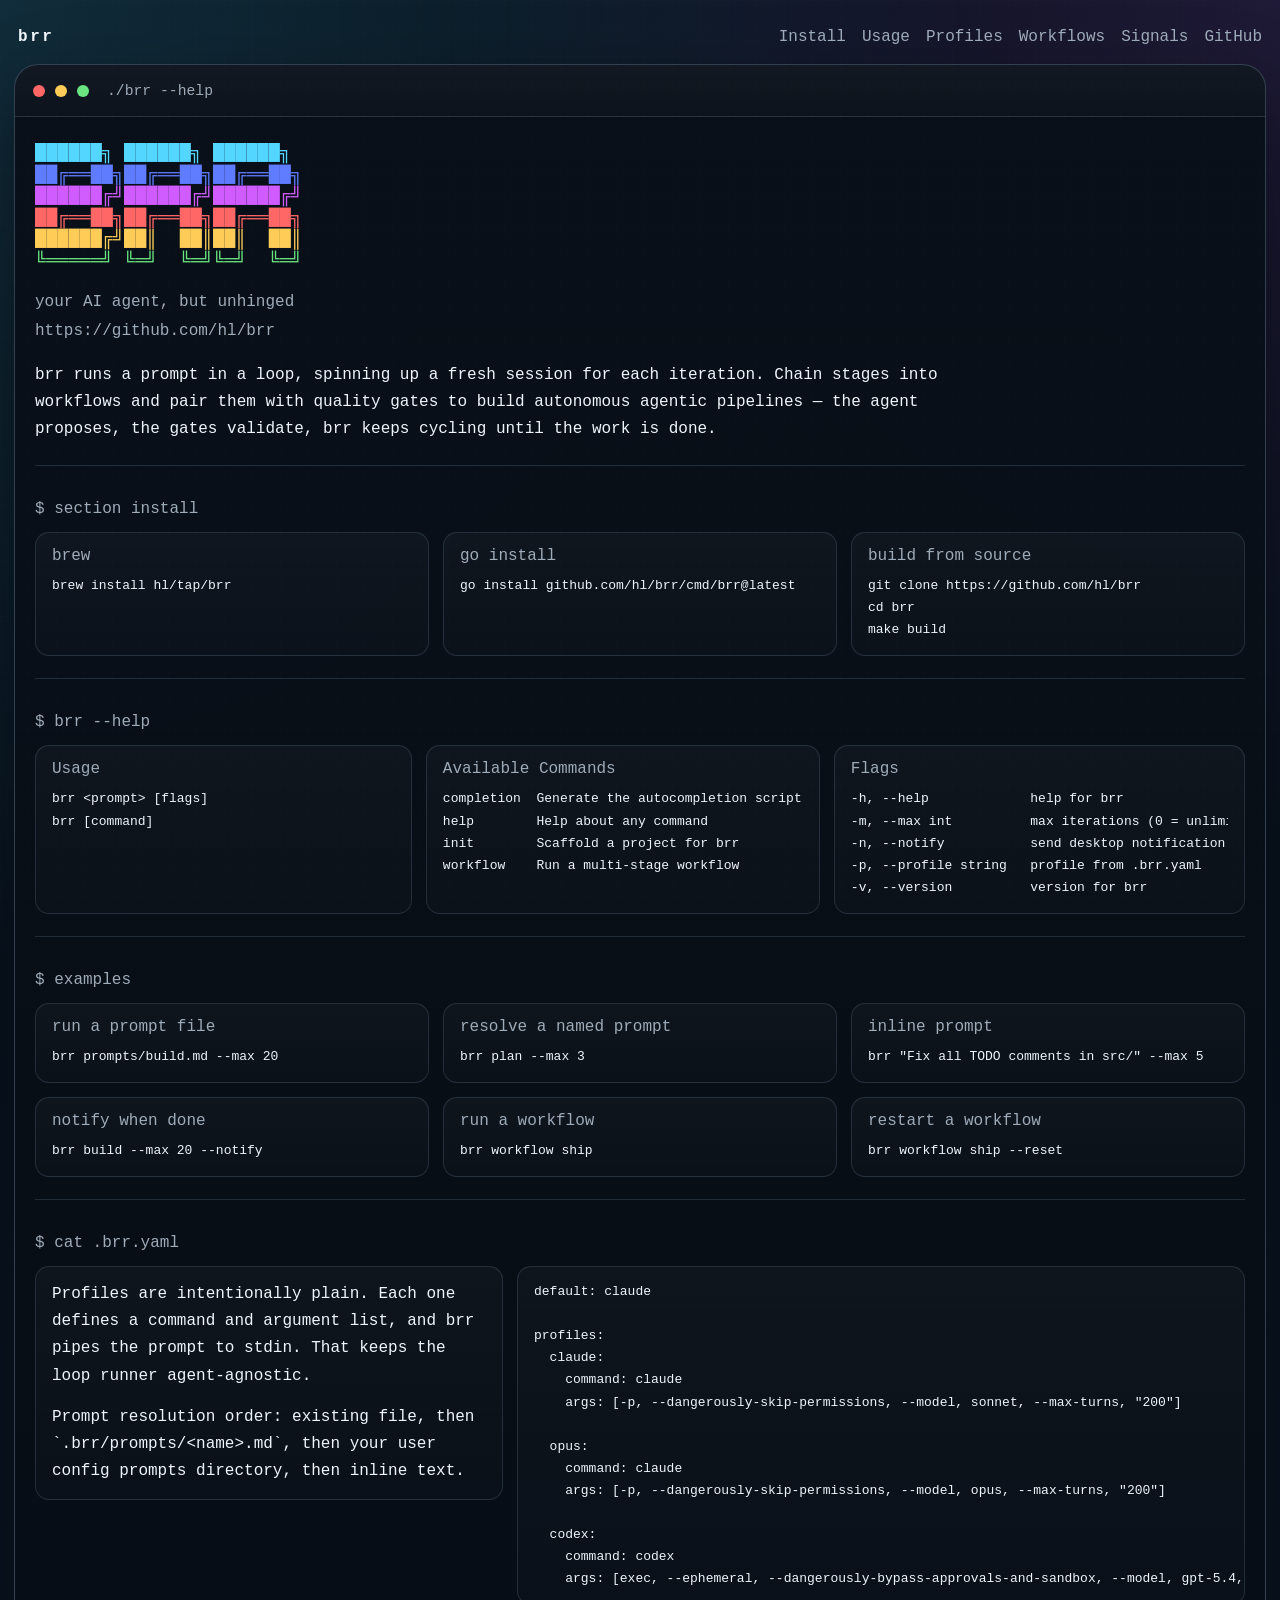
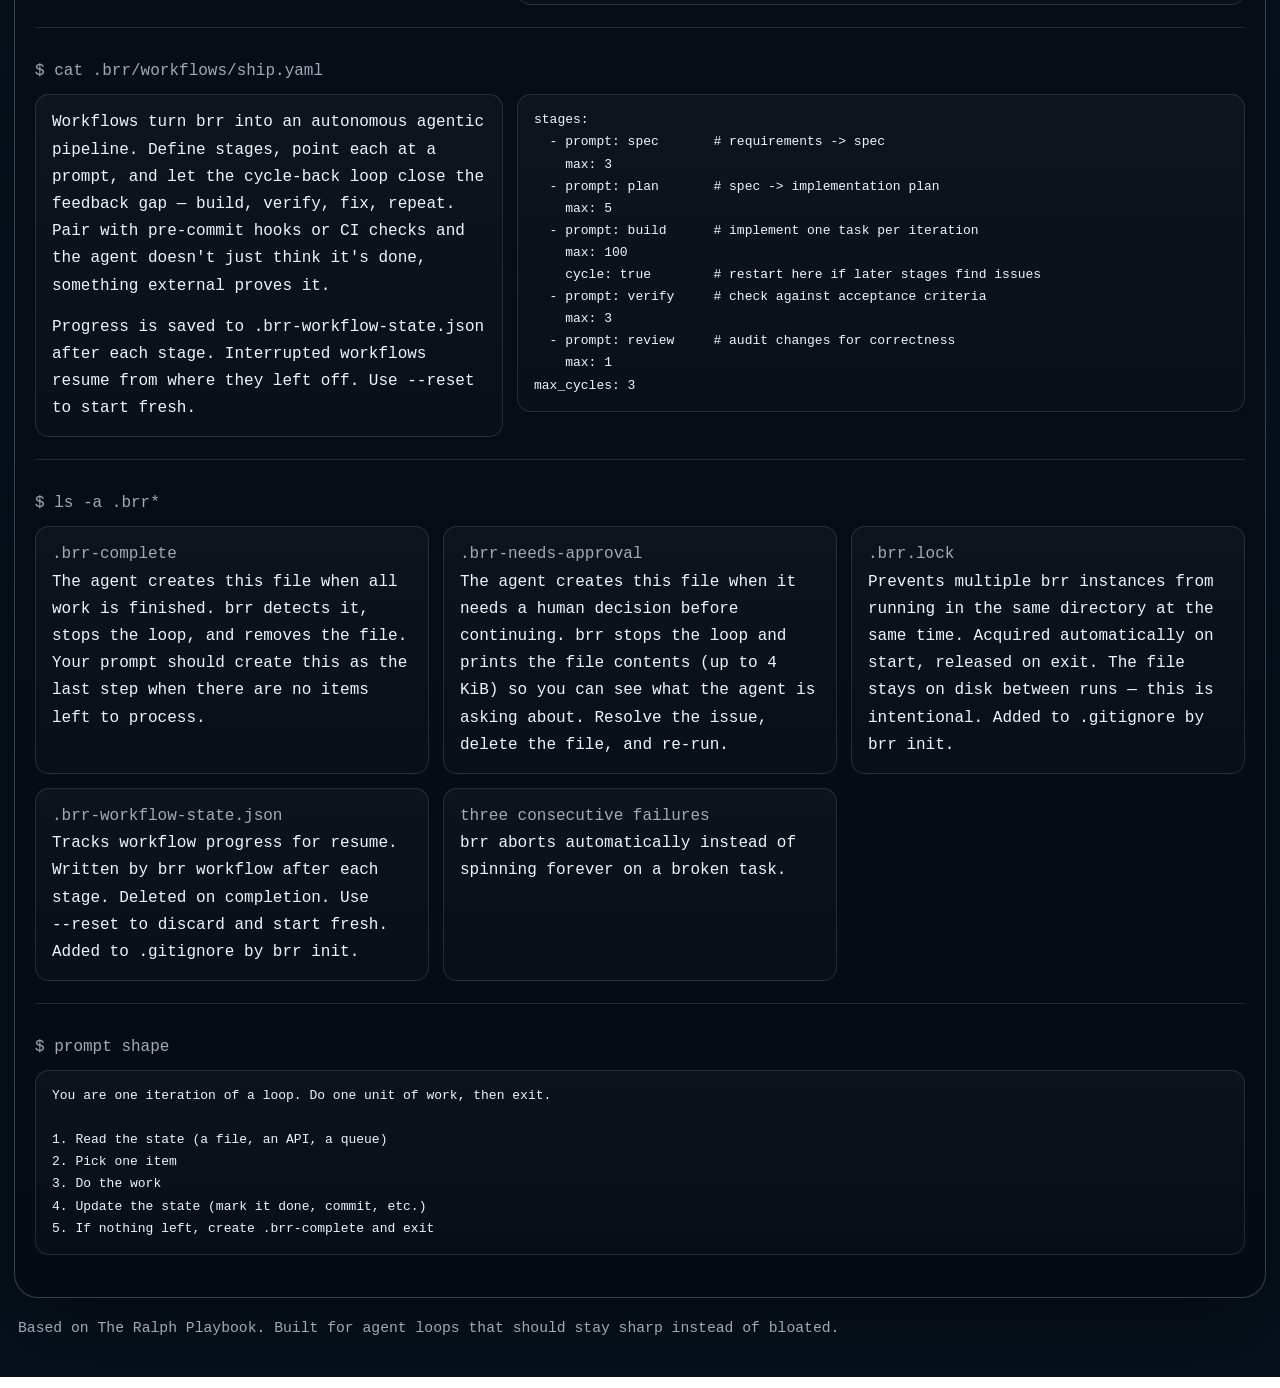
==== docs/index.html @ 17fe3790 "docs(site): sharpen landing page copy around agentic workflows Co-Authored-By: Claude Opus 4.6 (1M c" ====
<!doctype html>
<html lang="en">
  <head>
    <meta charset="utf-8">
    <meta name="viewport" content="width=device-width, initial-scale=1">
    <title>brr | Your AI agent, but unhinged.</title>
    <meta
      name="description"
      content="brr runs AI agent prompts in a loop with fresh sessions. Chain stages into workflows, pair with quality gates, and build autonomous agentic pipelines. Works with Claude, Codex, or any CLI."
    >
    <link rel="stylesheet" href="./styles.css">
  </head>
  <body>
    <div class="page-shell">
      <header class="topbar" id="top">
        <a class="wordmark" href="#top">brr</a>
        <nav class="nav-links" aria-label="Primary">
          <a href="#install">Install</a>
          <a href="#usage">Usage</a>
          <a href="#profiles">Profiles</a>
          <a href="#workflows">Workflows</a>
          <a href="#signals">Signals</a>
          <a href="https://github.com/hl/brr">GitHub</a>
        </nav>
      </header>

      <main class="terminal-shell">
        <div class="terminal-bar" aria-hidden="true">
          <span class="dot dot-red"></span>
          <span class="dot dot-yellow"></span>
          <span class="dot dot-green"></span>
          <span class="terminal-label">./brr --help</span>
        </div>

        <div class="terminal-body">
          <section class="terminal-block banner-block">
            <pre class="ascii-art" aria-label="brr banner"><span class="cyan">██████╗ ██████╗ ██████╗</span>
<span class="blue">██╔══██╗██╔══██╗██╔══██╗</span>
<span class="magenta">██████╔╝██████╔╝██████╔╝</span>
<span class="red">██╔══██╗██╔══██╗██╔══██╗</span>
<span class="yellow">██████╔╝██║  ██║██║  ██║</span>
<span class="green">╚═════╝ ╚═╝  ╚═╝╚═╝  ╚═╝</span></pre>
            <p class="tagline">your AI agent, but unhinged</p>
            <p class="repo-link"><a href="https://github.com/hl/brr">https://github.com/hl/brr</a></p>
            <p class="lead">
              brr runs a prompt in a loop, spinning up a fresh session for each iteration. Chain stages
              into workflows and pair them with quality gates to build autonomous agentic pipelines —
              the agent proposes, the gates validate, brr keeps cycling until the work is done.
            </p>
          </section>

          <section class="terminal-block" id="install">
            <p class="section-kicker">$ section install</p>
            <div class="inline-grid inline-grid-3">
              <div class="inline-card">
                <p class="label">brew</p>
                <pre><code>brew install hl/tap/brr</code></pre>
              </div>
              <div class="inline-card">
                <p class="label">go install</p>
                <pre><code>go install github.com/hl/brr/cmd/brr@latest</code></pre>
              </div>
              <div class="inline-card">
                <p class="label">build from source</p>
                <pre><code>git clone https://github.com/hl/brr
cd brr
make build</code></pre>
              </div>
            </div>
          </section>

          <section class="terminal-block" id="usage">
            <p class="section-kicker">$ brr --help</p>
            <div class="help-columns">
              <div class="help-panel">
                <p class="heading">Usage</p>
                <pre><code>brr &lt;prompt&gt; [flags]
brr [command]</code></pre>
              </div>
              <div class="help-panel">
                <p class="heading">Available Commands</p>
                <pre><code>completion  Generate the autocompletion script
help        Help about any command
init        Scaffold a project for brr
workflow    Run a multi-stage workflow</code></pre>
              </div>
              <div class="help-panel">
                <p class="heading">Flags</p>
                <pre><code>-h, --help             help for brr
-m, --max int          max iterations (0 = unlimited)
-n, --notify           send desktop notification on stop
-p, --profile string   profile from .brr.yaml
-v, --version          version for brr</code></pre>
              </div>
            </div>
          </section>

          <section class="terminal-block">
            <p class="section-kicker">$ examples</p>
            <div class="inline-grid inline-grid-3">
              <div class="inline-card">
                <p class="label">run a prompt file</p>
                <pre><code>brr prompts/build.md --max 20</code></pre>
              </div>
              <div class="inline-card">
                <p class="label">resolve a named prompt</p>
                <pre><code>brr plan --max 3</code></pre>
              </div>
              <div class="inline-card">
                <p class="label">inline prompt</p>
                <pre><code>brr "Fix all TODO comments in src/" --max 5</code></pre>
              </div>
              <div class="inline-card">
                <p class="label">notify when done</p>
                <pre><code>brr build --max 20 --notify</code></pre>
              </div>
              <div class="inline-card">
                <p class="label">run a workflow</p>
                <pre><code>brr workflow ship</code></pre>
              </div>
              <div class="inline-card">
                <p class="label">restart a workflow</p>
                <pre><code>brr workflow ship --reset</code></pre>
              </div>
            </div>
          </section>

          <section class="terminal-block" id="profiles">
            <p class="section-kicker">$ cat .brr.yaml</p>
            <div class="config-layout">
              <div class="copy-block">
                <p>
                  Profiles are intentionally plain. Each one defines a command and argument list, and brr pipes
                  the prompt to stdin. That keeps the loop runner agent-agnostic.
                </p>
                <p>
                  Prompt resolution order: existing file, then `.brr/prompts/&lt;name&gt;.md`, then your user config
                  prompts directory, then inline text.
                </p>
              </div>
              <pre class="config-block"><code>default: claude

profiles:
  claude:
    command: claude
    args: [-p, --dangerously-skip-permissions, --model, sonnet, --max-turns, "200"]

  opus:
    command: claude
    args: [-p, --dangerously-skip-permissions, --model, opus, --max-turns, "200"]

  codex:
    command: codex
    args: [exec, --ephemeral, --dangerously-bypass-approvals-and-sandbox, --model, gpt-5.4, -]</code></pre>
            </div>
          </section>

          <section class="terminal-block" id="workflows">
            <p class="section-kicker">$ cat .brr/workflows/ship.yaml</p>
            <div class="config-layout">
              <div class="copy-block">
                <p>
                  Workflows turn brr into an autonomous agentic pipeline. Define stages, point each
                  at a prompt, and let the cycle-back loop close the feedback gap — build, verify,
                  fix, repeat. Pair with pre-commit hooks or CI checks and the agent doesn't just
                  think it's done, something external proves it.
                </p>
                <p>
                  Progress is saved to <code>.brr-workflow-state.json</code> after each stage.
                  Interrupted workflows resume from where they left off. Use <code>--reset</code>
                  to start fresh.
                </p>
              </div>
              <pre class="config-block"><code>stages:
  - prompt: spec       # requirements -> spec
    max: 3
  - prompt: plan       # spec -> implementation plan
    max: 5
  - prompt: build      # implement one task per iteration
    max: 100
    cycle: true        # restart here if later stages find issues
  - prompt: verify     # check against acceptance criteria
    max: 3
  - prompt: review     # audit changes for correctness
    max: 1
max_cycles: 3</code></pre>
            </div>
          </section>

          <section class="terminal-block" id="signals">
            <p class="section-kicker">$ ls -a .brr*</p>
            <div class="signal-list">
              <div class="signal-item">
                <p class="signal-name">.brr-complete</p>
                <p>
                  The agent creates this file when all work is finished. brr detects it, stops
                  the loop, and removes the file. Your prompt should create this as the last step
                  when there are no items left to process.
                </p>
              </div>
              <div class="signal-item">
                <p class="signal-name">.brr-needs-approval</p>
                <p>
                  The agent creates this file when it needs a human decision before continuing.
                  brr stops the loop and prints the file contents (up to 4 KiB) so you can see
                  what the agent is asking about. Resolve the issue, delete the file, and re-run.
                </p>
              </div>
              <div class="signal-item">
                <p class="signal-name">.brr.lock</p>
                <p>
                  Prevents multiple brr instances from running in the same directory at the same
                  time. Acquired automatically on start, released on exit. The file stays on disk
                  between runs — this is intentional. Added to .gitignore by <code>brr init</code>.
                </p>
              </div>
              <div class="signal-item">
                <p class="signal-name">.brr-workflow-state.json</p>
                <p>
                  Tracks workflow progress for resume. Written by <code>brr workflow</code> after
                  each stage. Deleted on completion. Use <code>--reset</code> to discard and start
                  fresh. Added to .gitignore by <code>brr init</code>.
                </p>
              </div>
              <div class="signal-item">
                <p class="signal-name">three consecutive failures</p>
                <p>brr aborts automatically instead of spinning forever on a broken task.</p>
              </div>
            </div>
          </section>

          <section class="terminal-block">
            <p class="section-kicker">$ prompt shape</p>
            <pre class="prompt-block"><code>You are one iteration of a loop. Do one unit of work, then exit.

1. Read the state (a file, an API, a queue)
2. Pick one item
3. Do the work
4. Update the state (mark it done, commit, etc.)
5. If nothing left, create .brr-complete and exit</code></pre>
          </section>
        </div>
      </main>

      <footer class="footer">
        <p>Based on The Ralph Playbook. Built for agent loops that should stay sharp instead of bloated.</p>
      </footer>
    </div>
  </body>
</html>
---- docs/styles.css ----
:root {
  --bg: #07111c;
  --bg-2: #0c1623;
  --panel: rgba(8, 14, 22, 0.92);
  --panel-2: rgba(11, 19, 29, 0.96);
  --line: rgba(132, 162, 191, 0.2);
  --line-strong: rgba(132, 162, 191, 0.34);
  --text: #eff5fb;
  --muted: #9eabb8;
  --cyan: #53d6ff;
  --blue: #5f7cff;
  --magenta: #d05cff;
  --red: #ff6767;
  --yellow: #ffcd57;
  --green: #6ae581;
  --orange: #ff9b43;
  --shadow: 0 30px 80px rgba(0, 0, 0, 0.4);
  --mono: "SFMono-Regular", "JetBrains Mono", "Cascadia Code", "Menlo", monospace;
}

* {
  box-sizing: border-box;
}

html {
  scroll-behavior: smooth;
}

body {
  margin: 0;
  min-height: 100vh;
  color: var(--text);
  font-family: var(--mono);
  background:
    radial-gradient(circle at top left, rgba(83, 214, 255, 0.14), transparent 30%),
    radial-gradient(circle at top right, rgba(208, 92, 255, 0.12), transparent 26%),
    linear-gradient(180deg, #06101a 0%, #09131f 48%, #07111c 100%);
}

body::before {
  content: "";
  position: fixed;
  inset: 0;
  pointer-events: none;
  background-image:
    linear-gradient(rgba(255, 255, 255, 0.03) 1px, transparent 1px),
    linear-gradient(90deg, rgba(255, 255, 255, 0.03) 1px, transparent 1px);
  background-size: 28px 28px;
  opacity: 0.34;
}

a {
  color: inherit;
}

.page-shell {
  width: min(1440px, calc(100% - 28px));
  margin: 0 auto;
  padding: 18px 0 36px;
}

.topbar {
  display: flex;
  align-items: center;
  justify-content: space-between;
  gap: 18px;
  padding: 10px 4px 18px;
}

.wordmark {
  color: var(--text);
  text-decoration: none;
  text-transform: lowercase;
  letter-spacing: 0.16em;
  font-weight: 700;
}

.nav-links {
  display: flex;
  flex-wrap: wrap;
  gap: 16px;
}

.nav-links a,
.repo-link a {
  color: var(--muted);
  text-decoration: none;
}

.nav-links a:hover,
.nav-links a:focus-visible,
.repo-link a:hover,
.repo-link a:focus-visible {
  color: var(--text);
}

.terminal-shell {
  width: 100%;
  border: 1px solid var(--line-strong);
  border-radius: 24px;
  overflow: hidden;
  background: linear-gradient(180deg, rgba(9, 16, 25, 0.98), rgba(6, 12, 19, 0.96));
  box-shadow: var(--shadow);
}

.terminal-bar {
  display: flex;
  align-items: center;
  gap: 10px;
  min-height: 52px;
  padding: 0 18px;
  border-bottom: 1px solid var(--line);
  background: linear-gradient(180deg, rgba(255, 255, 255, 0.04), rgba(255, 255, 255, 0.01));
}

.dot {
  width: 12px;
  height: 12px;
  border-radius: 50%;
}

.dot-red {
  background: var(--red);
}

.dot-yellow {
  background: var(--yellow);
}

.dot-green {
  background: var(--green);
}

.terminal-label {
  margin-left: 8px;
  color: var(--muted);
  font-size: 0.92rem;
}

.terminal-body {
  padding: 20px;
}

.terminal-block {
  padding: 18px 0 22px;
  border-bottom: 1px solid var(--line);
}

.terminal-block:last-child {
  border-bottom: 0;
}

.banner-block {
  padding-top: 6px;
}

.ascii-art,
.terminal-body pre {
  margin: 0;
  overflow-x: auto;
}

.ascii-art {
  display: inline-block;
  padding: 0;
  font-size: clamp(0.75rem, 1.45vw, 1.22rem);
  line-height: 1.16;
}

.cyan {
  color: var(--cyan);
}

.blue {
  color: var(--blue);
}

.magenta {
  color: var(--magenta);
}

.red {
  color: var(--red);
}

.yellow {
  color: var(--yellow);
}

.green {
  color: var(--green);
}

.tagline,
.repo-link,
.lead,
.copy-block p,
.signal-item p,
.footer p {
  margin: 0;
  line-height: 1.7;
}

.tagline,
.repo-link,
.section-kicker,
.label,
.heading,
.signal-name {
  color: var(--muted);
}

.tagline {
  margin-top: 12px;
}

.repo-link {
  margin-top: 2px;
}

.lead {
  max-width: 96ch;
  margin-top: 16px;
}

.section-kicker {
  margin-bottom: 14px;
}

.inline-grid,
.help-columns,
.config-layout,
.signal-list {
  display: grid;
  gap: 14px;
}

.inline-grid-3 {
  grid-template-columns: repeat(3, minmax(0, 1fr));
}

.inline-grid-2 {
  grid-template-columns: repeat(2, minmax(0, 1fr));
}

.inline-card,
.help-panel,
.config-block,
.copy-block,
.signal-item,
.prompt-block {
  min-width: 0;
  padding: 14px 16px;
  border: 1px solid var(--line);
  border-radius: 14px;
  background: linear-gradient(180deg, rgba(255, 255, 255, 0.03), rgba(255, 255, 255, 0.015));
}

.label,
.heading,
.signal-name {
  margin: 0 0 10px;
}

.help-columns {
  grid-template-columns: 1.1fr 1.15fr 1.2fr;
}

.config-layout {
  grid-template-columns: minmax(280px, 0.9fr) minmax(0, 1.4fr);
  align-items: start;
}

.copy-block {
  display: grid;
  gap: 14px;
}

.signal-list {
  grid-template-columns: repeat(3, minmax(0, 1fr));
}

.footer {
  padding: 18px 4px 0;
  color: var(--muted);
  font-size: 0.92rem;
}

code {
  font-family: inherit;
  white-space: pre;
  line-height: 1.7;
}

@media (max-width: 1100px) {
  .inline-grid-3,
  .help-columns,
  .signal-list,
  .config-layout {
    grid-template-columns: 1fr;
  }
}

@media (max-width: 760px) {
  .page-shell {
    width: min(100% - 16px, 1440px);
    padding-top: 10px;
  }

  .topbar {
    flex-direction: column;
    align-items: flex-start;
    padding-bottom: 14px;
  }

  .terminal-body {
    padding: 14px;
  }

  .inline-grid-2 {
    grid-template-columns: 1fr;
  }

  .terminal-bar {
    min-height: 46px;
    padding: 0 14px;
  }

  .inline-card,
  .help-panel,
  .config-block,
  .copy-block,
  .signal-item,
  .prompt-block {
    padding: 12px;
  }
}

@media (prefers-reduced-motion: reduce) {
  html {
    scroll-behavior: auto;
  }
}
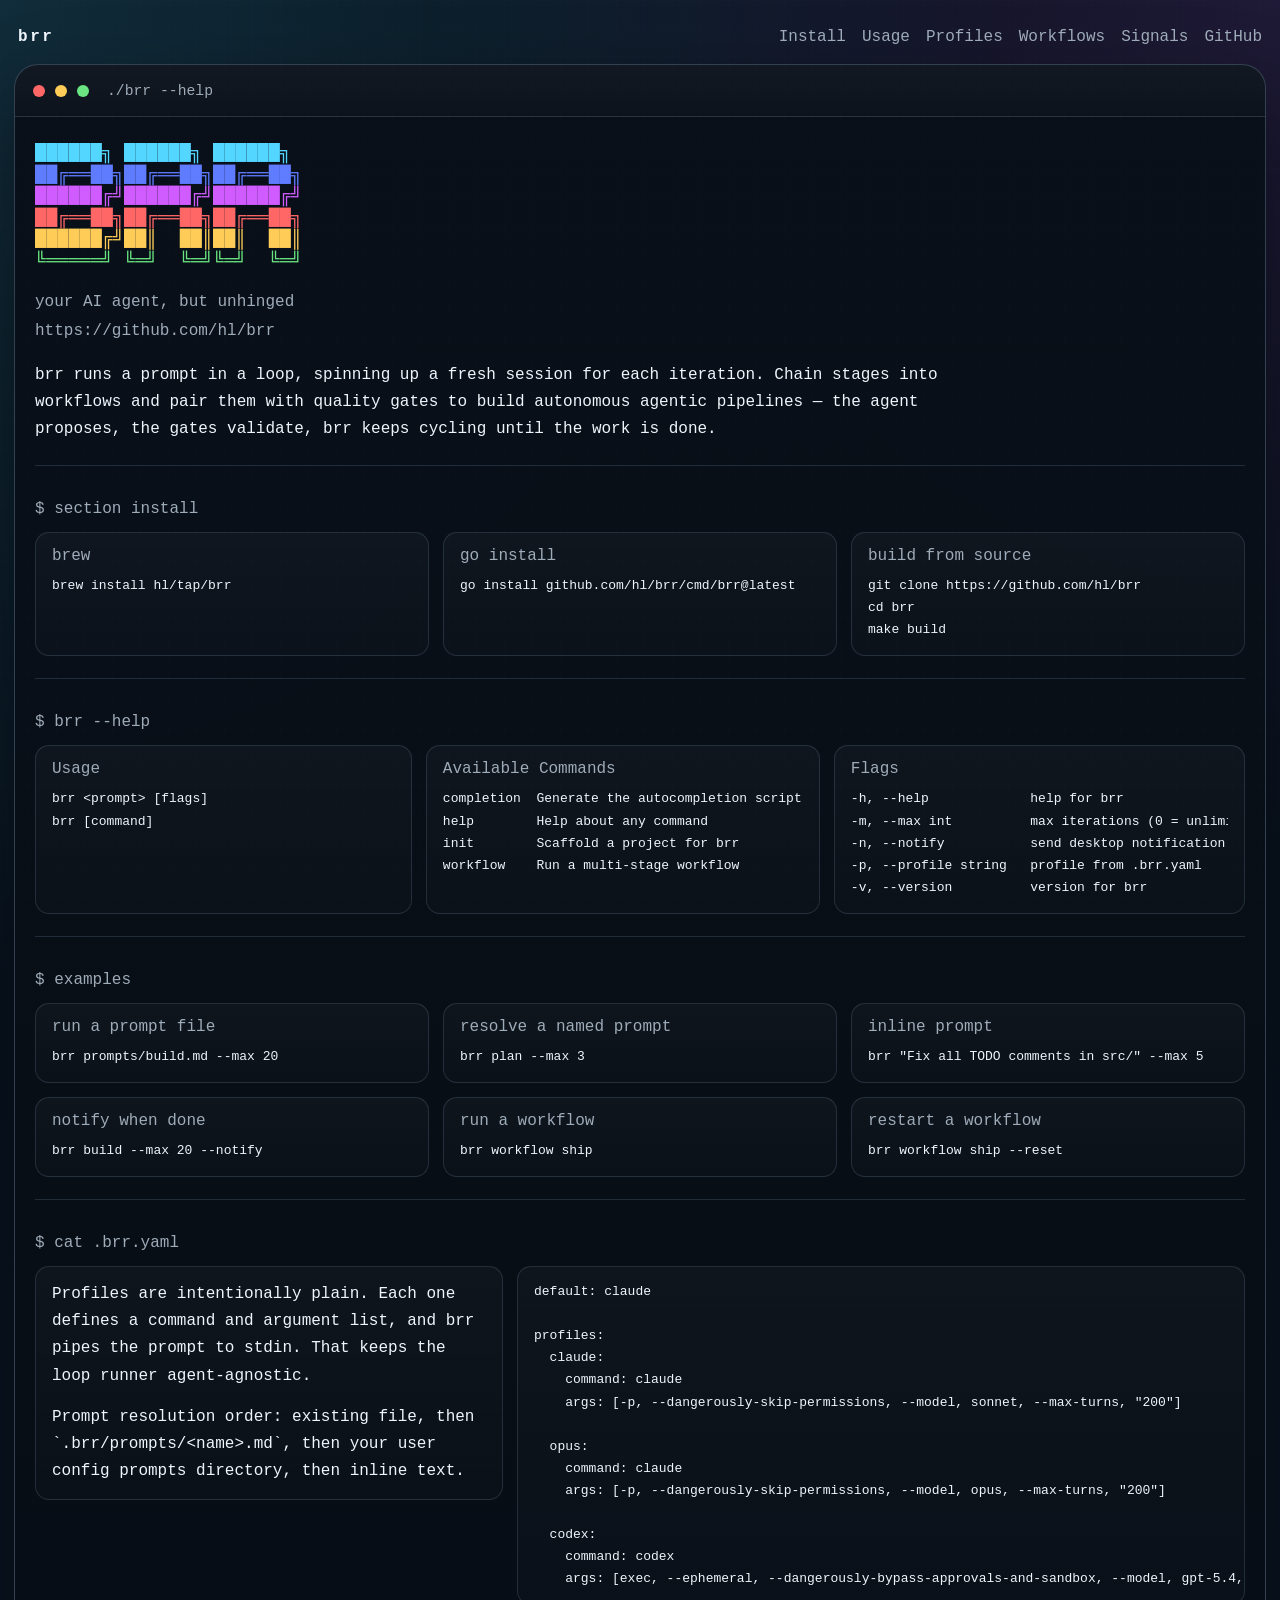
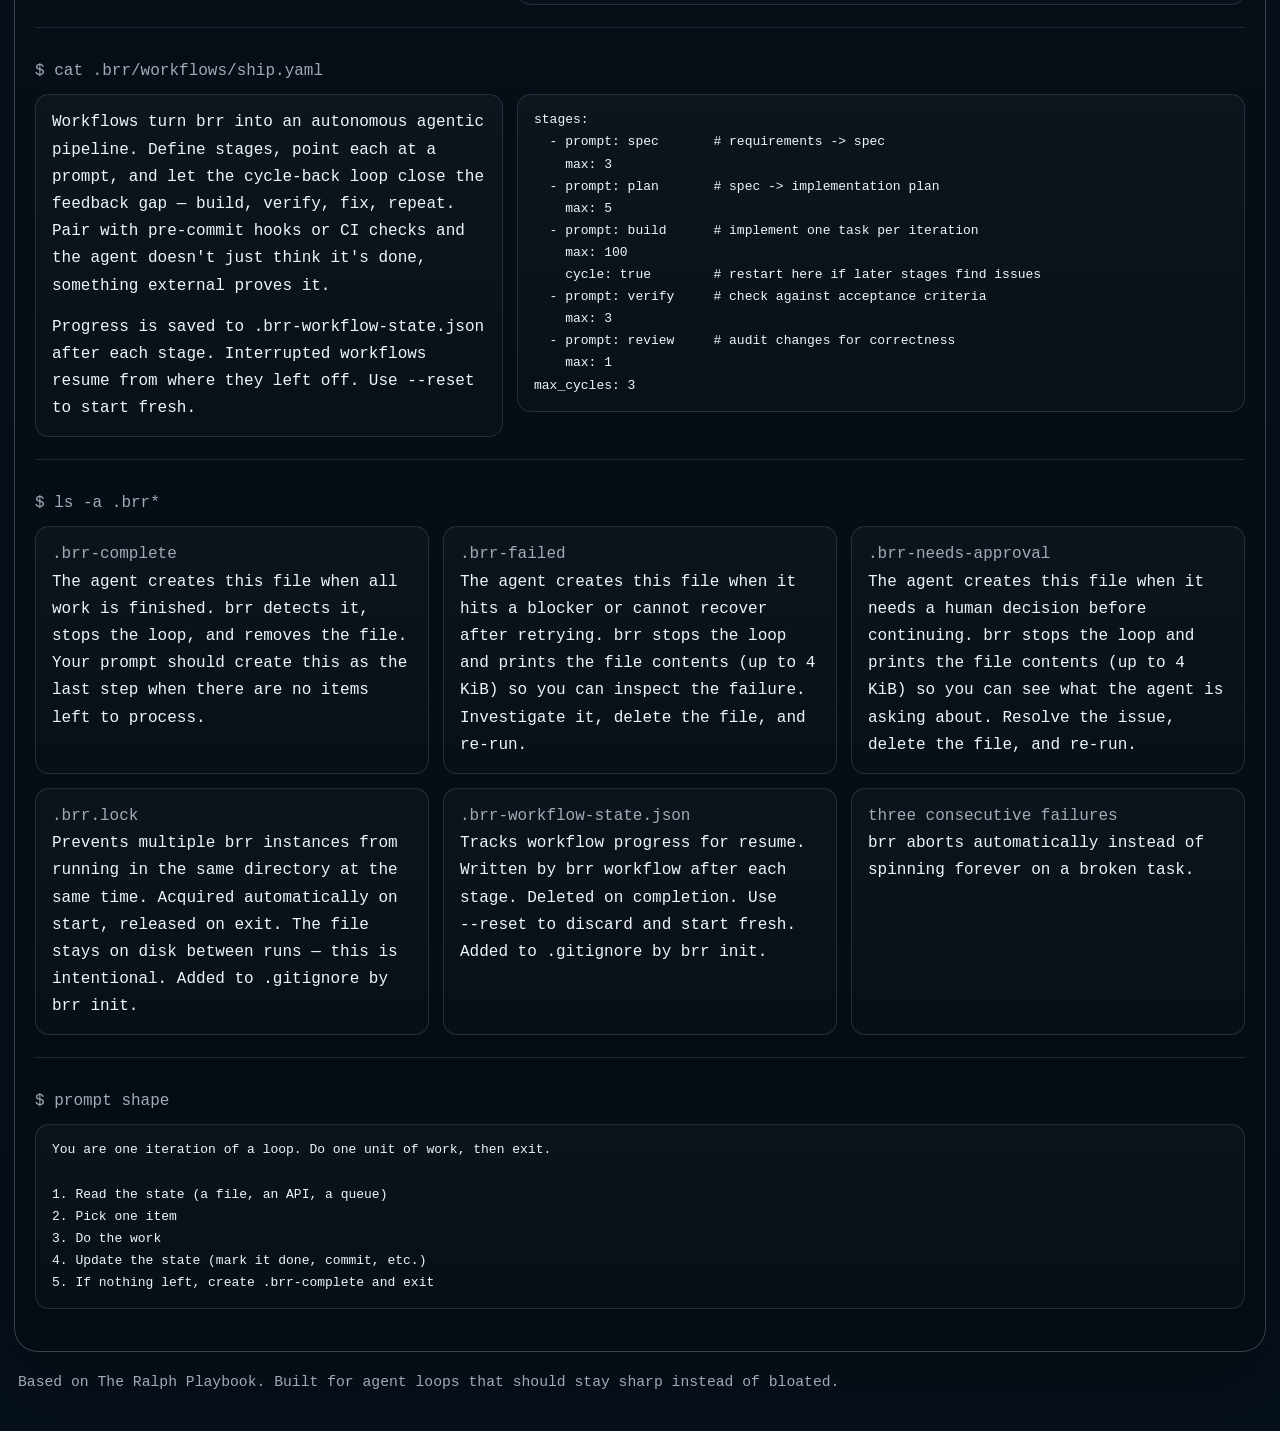
==== commit 8128eb7b: "fix(safety): harden file handling and failure signals" ====
--- a/docs/index.html
+++ b/docs/index.html
@@ -199,6 +199,14 @@
                 </p>
               </div>
               <div class="signal-item">
+                <p class="signal-name">.brr-failed</p>
+                <p>
+                  The agent creates this file when it hits a blocker or cannot recover after
+                  retrying. brr stops the loop and prints the file contents (up to 4 KiB) so you
+                  can inspect the failure. Investigate it, delete the file, and re-run.
+                </p>
+              </div>
+              <div class="signal-item">
                 <p class="signal-name">.brr-needs-approval</p>
                 <p>
                   The agent creates this file when it needs a human decision before continuing.
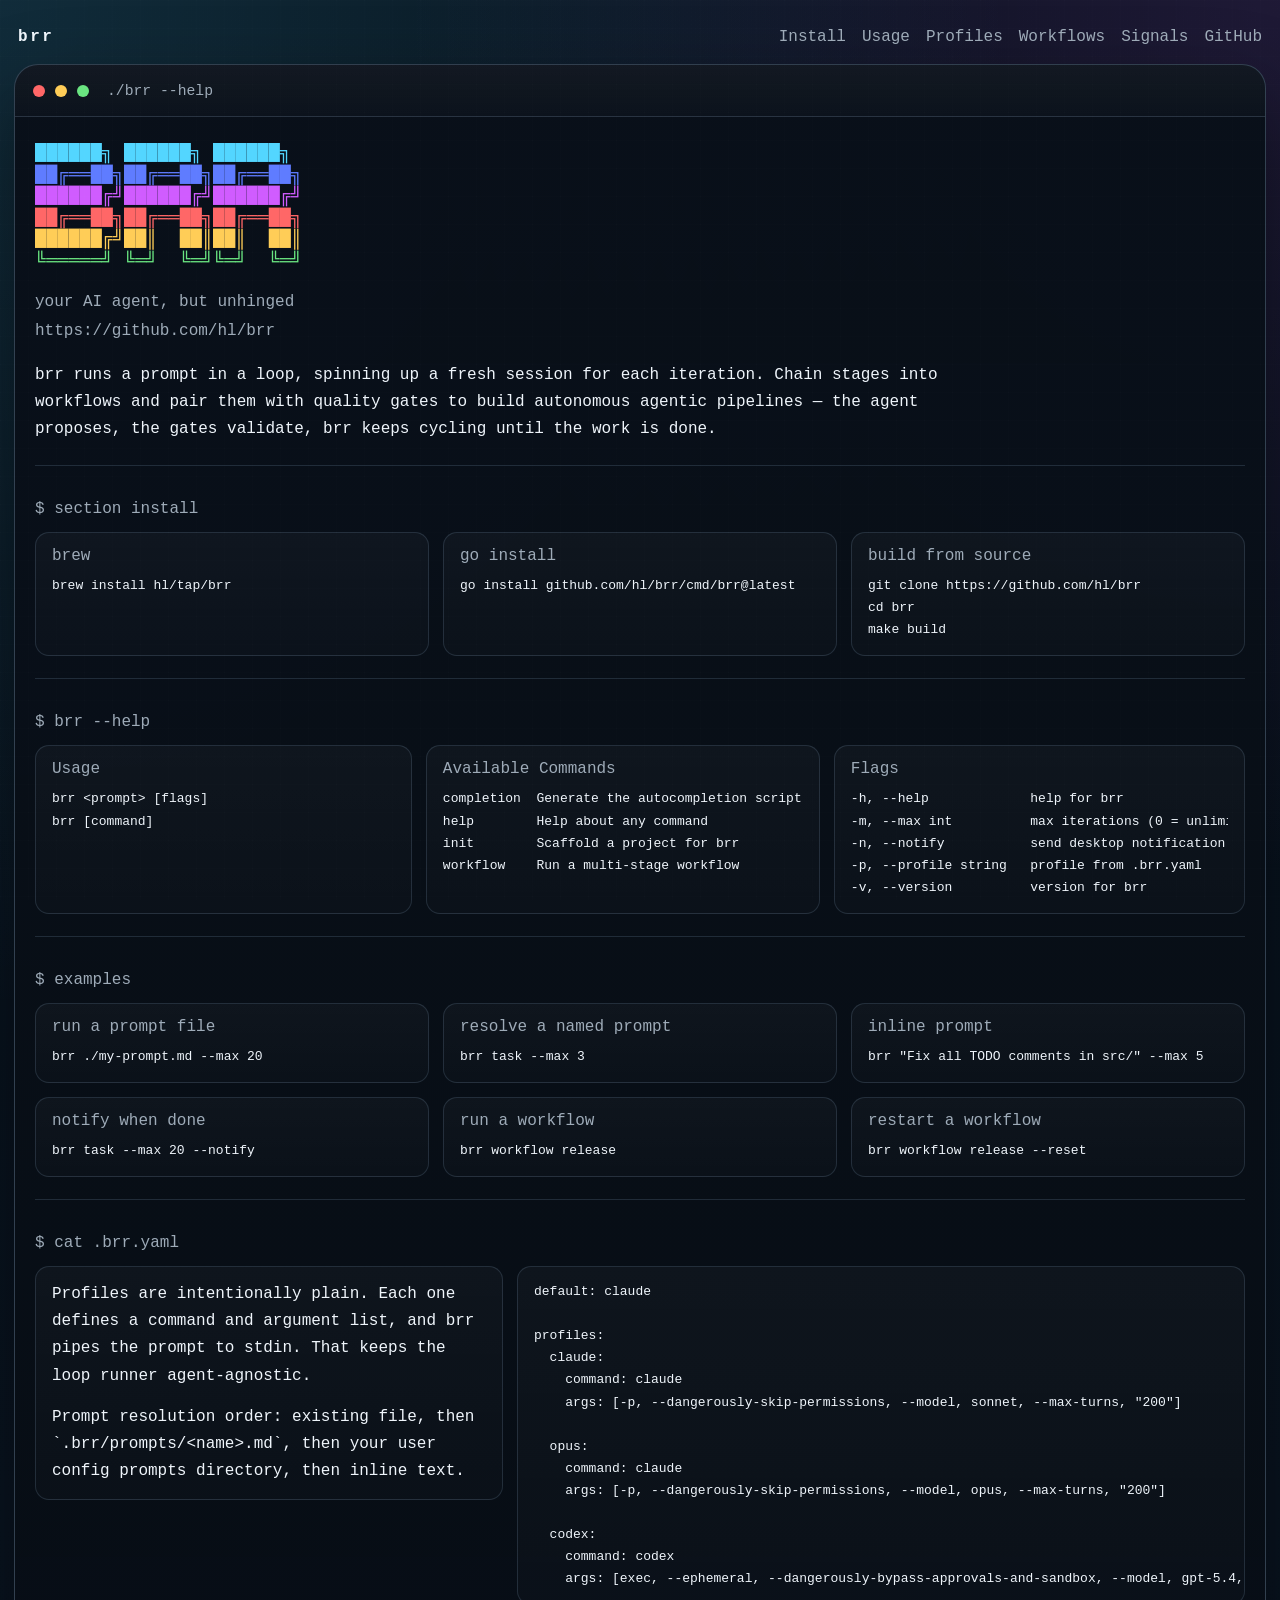
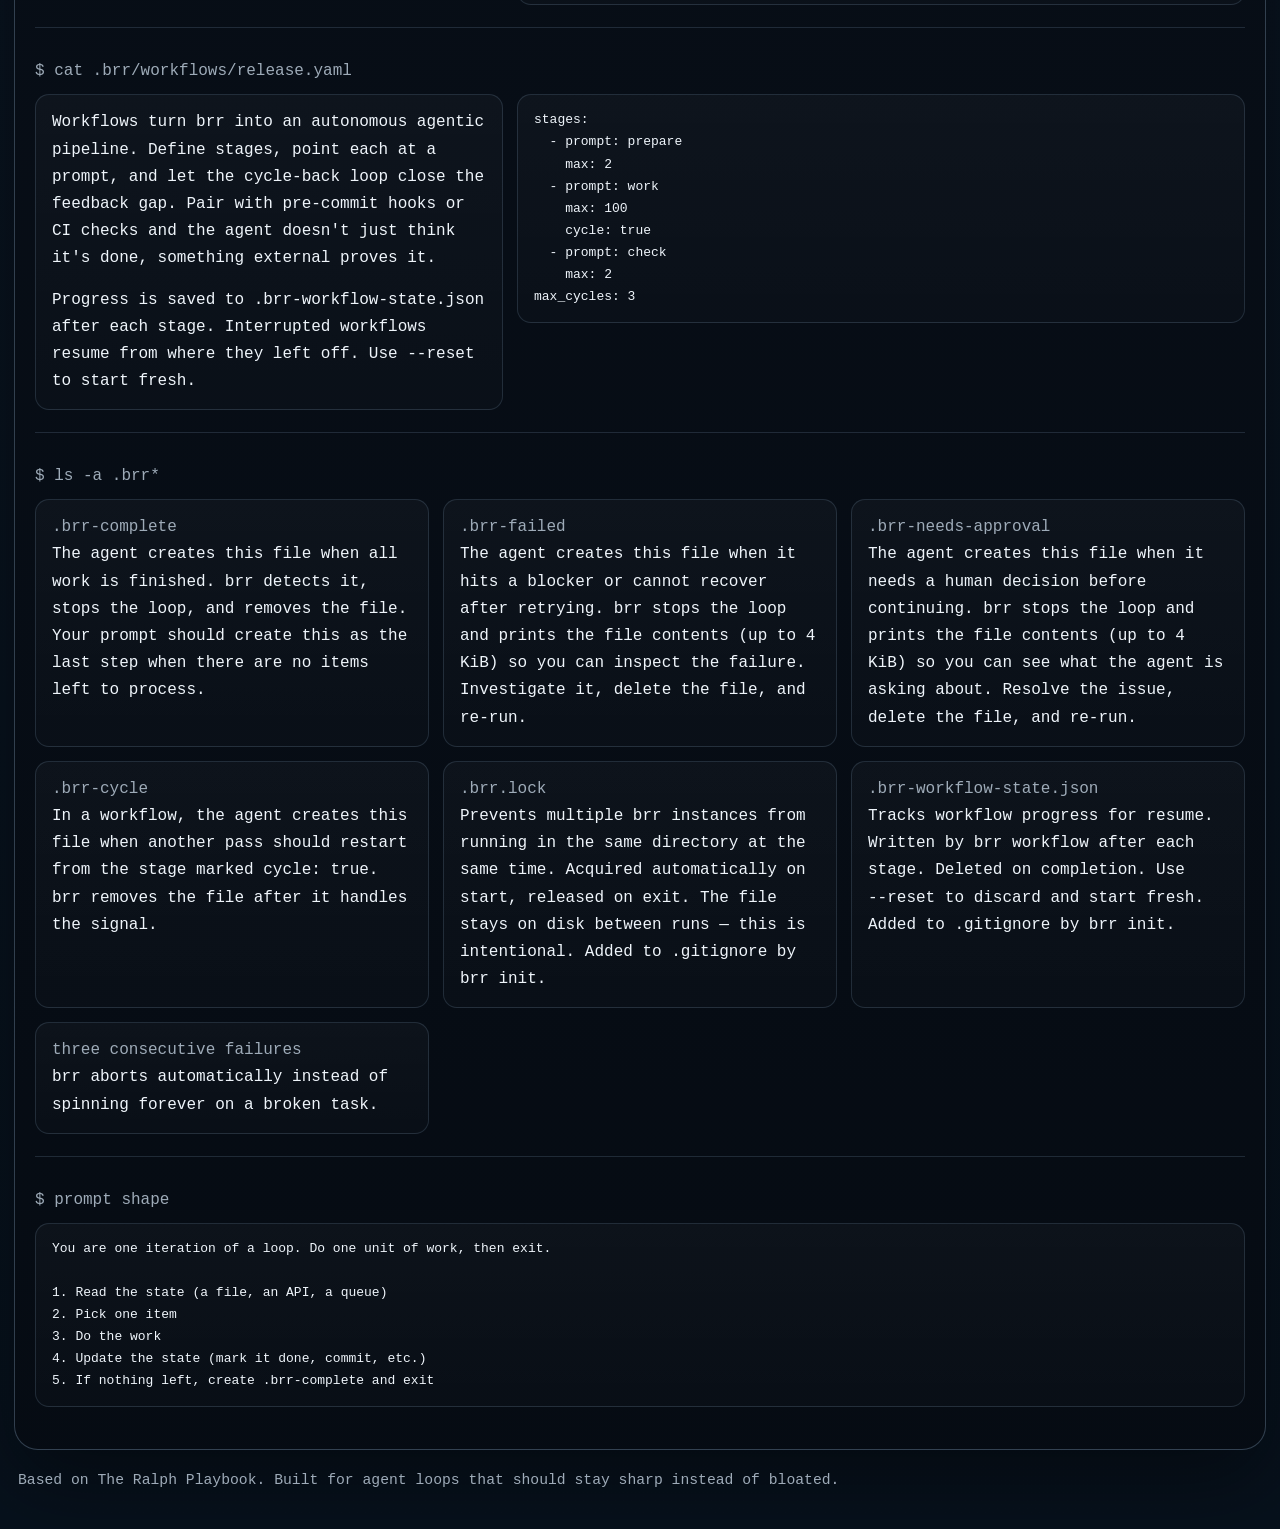
==== commit dc8c1531: "feat(workflow): add explicit cycle signal" ====
--- a/docs/index.html
+++ b/docs/index.html
@@ -100,11 +100,11 @@
             <div class="inline-grid inline-grid-3">
               <div class="inline-card">
                 <p class="label">run a prompt file</p>
-                <pre><code>brr prompts/build.md --max 20</code></pre>
+                <pre><code>brr ./my-prompt.md --max 20</code></pre>
               </div>
               <div class="inline-card">
                 <p class="label">resolve a named prompt</p>
-                <pre><code>brr plan --max 3</code></pre>
+                <pre><code>brr task --max 3</code></pre>
               </div>
               <div class="inline-card">
                 <p class="label">inline prompt</p>
@@ -112,15 +112,15 @@
               </div>
               <div class="inline-card">
                 <p class="label">notify when done</p>
-                <pre><code>brr build --max 20 --notify</code></pre>
+                <pre><code>brr task --max 20 --notify</code></pre>
               </div>
               <div class="inline-card">
                 <p class="label">run a workflow</p>
-                <pre><code>brr workflow ship</code></pre>
+                <pre><code>brr workflow release</code></pre>
               </div>
               <div class="inline-card">
                 <p class="label">restart a workflow</p>
-                <pre><code>brr workflow ship --reset</code></pre>
+                <pre><code>brr workflow release --reset</code></pre>
               </div>
             </div>
           </section>
@@ -156,13 +156,13 @@
           </section>
 
           <section class="terminal-block" id="workflows">
-            <p class="section-kicker">$ cat .brr/workflows/ship.yaml</p>
+            <p class="section-kicker">$ cat .brr/workflows/release.yaml</p>
             <div class="config-layout">
               <div class="copy-block">
                 <p>
                   Workflows turn brr into an autonomous agentic pipeline. Define stages, point each
-                  at a prompt, and let the cycle-back loop close the feedback gap — build, verify,
-                  fix, repeat. Pair with pre-commit hooks or CI checks and the agent doesn't just
+                  at a prompt, and let the cycle-back loop close the feedback gap. Pair with
+                  pre-commit hooks or CI checks and the agent doesn't just
                   think it's done, something external proves it.
                 </p>
                 <p>
@@ -172,17 +172,13 @@
                 </p>
               </div>
               <pre class="config-block"><code>stages:
-  - prompt: spec       # requirements -> spec
-    max: 3
-  - prompt: plan       # spec -> implementation plan
-    max: 5
-  - prompt: build      # implement one task per iteration
+  - prompt: prepare
+    max: 2
+  - prompt: work
     max: 100
-    cycle: true        # restart here if later stages find issues
-  - prompt: verify     # check against acceptance criteria
-    max: 3
-  - prompt: review     # audit changes for correctness
-    max: 1
+    cycle: true
+  - prompt: check
+    max: 2
 max_cycles: 3</code></pre>
             </div>
           </section>
@@ -212,6 +208,14 @@
                   The agent creates this file when it needs a human decision before continuing.
                   brr stops the loop and prints the file contents (up to 4 KiB) so you can see
                   what the agent is asking about. Resolve the issue, delete the file, and re-run.
+                </p>
+              </div>
+              <div class="signal-item">
+                <p class="signal-name">.brr-cycle</p>
+                <p>
+                  In a workflow, the agent creates this file when another pass should restart
+                  from the stage marked <code>cycle: true</code>. brr removes the file after it
+                  handles the signal.
                 </p>
               </div>
               <div class="signal-item">
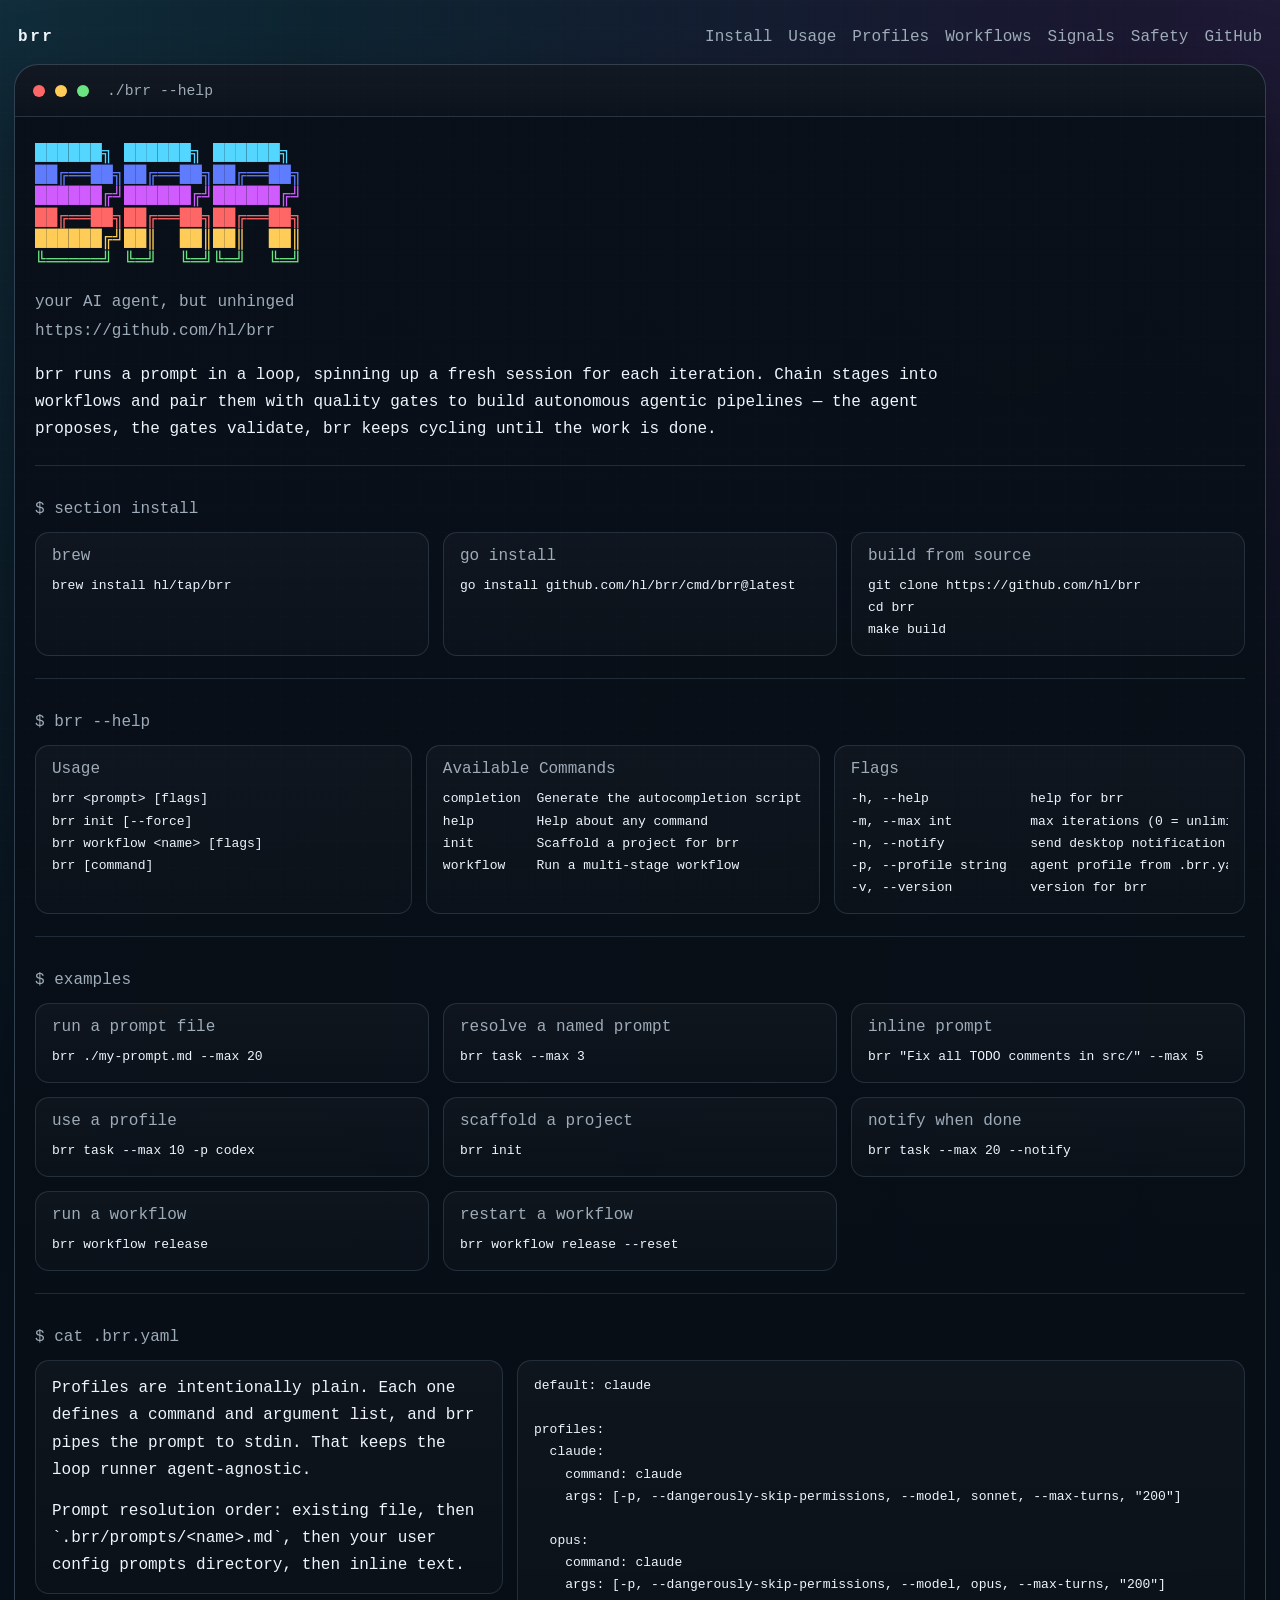
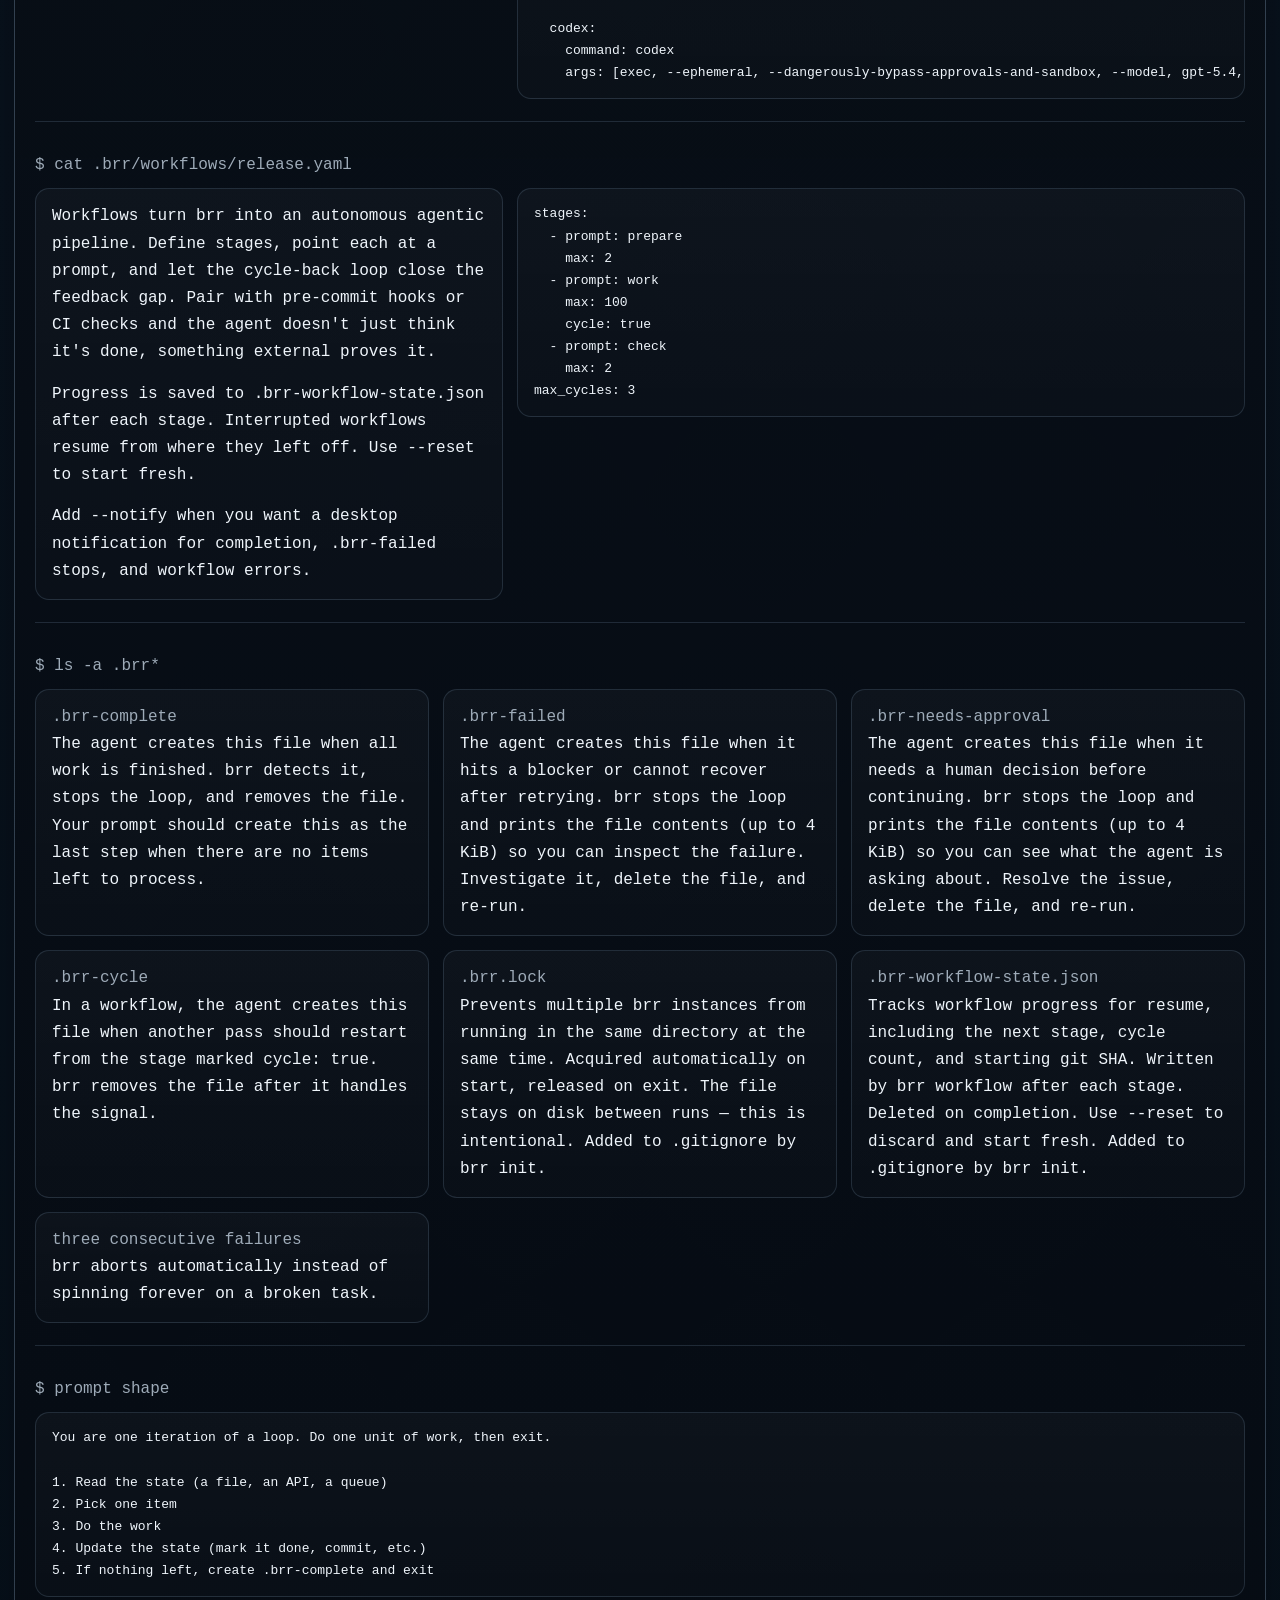
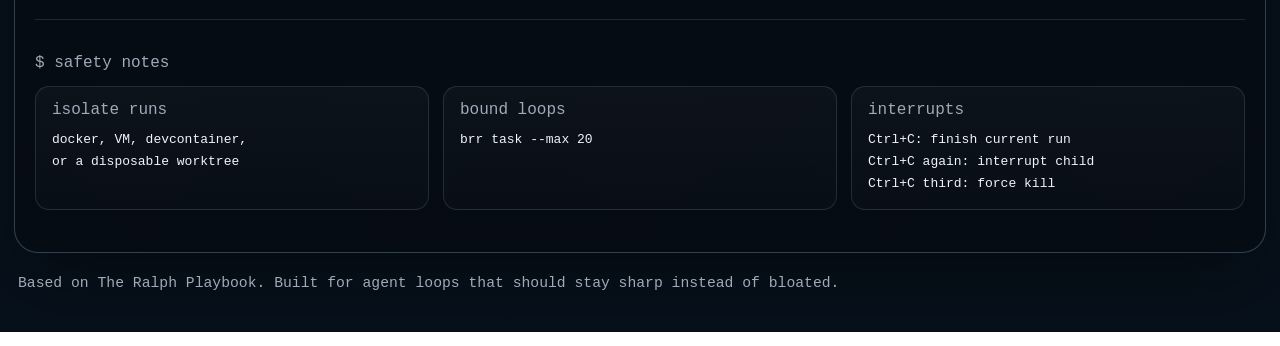
==== commit 736243ef: "docs(site): refresh landing page" ====
--- a/docs/index.html
+++ b/docs/index.html
@@ -20,6 +20,7 @@
           <a href="#profiles">Profiles</a>
           <a href="#workflows">Workflows</a>
           <a href="#signals">Signals</a>
+          <a href="#safety">Safety</a>
           <a href="https://github.com/hl/brr">GitHub</a>
         </nav>
       </header>
@@ -75,6 +76,8 @@
               <div class="help-panel">
                 <p class="heading">Usage</p>
                 <pre><code>brr &lt;prompt&gt; [flags]
+brr init [--force]
+brr workflow &lt;name&gt; [flags]
 brr [command]</code></pre>
               </div>
               <div class="help-panel">
@@ -88,8 +91,8 @@
                 <p class="heading">Flags</p>
                 <pre><code>-h, --help             help for brr
 -m, --max int          max iterations (0 = unlimited)
--n, --notify           send desktop notification on stop
--p, --profile string   profile from .brr.yaml
+-n, --notify           send desktop notification when the loop stops
+-p, --profile string   agent profile from .brr.yaml
 -v, --version          version for brr</code></pre>
               </div>
             </div>
@@ -109,6 +112,14 @@
               <div class="inline-card">
                 <p class="label">inline prompt</p>
                 <pre><code>brr "Fix all TODO comments in src/" --max 5</code></pre>
+              </div>
+              <div class="inline-card">
+                <p class="label">use a profile</p>
+                <pre><code>brr task --max 10 -p codex</code></pre>
+              </div>
+              <div class="inline-card">
+                <p class="label">scaffold a project</p>
+                <pre><code>brr init</code></pre>
               </div>
               <div class="inline-card">
                 <p class="label">notify when done</p>
@@ -169,6 +180,10 @@
                   Progress is saved to <code>.brr-workflow-state.json</code> after each stage.
                   Interrupted workflows resume from where they left off. Use <code>--reset</code>
                   to start fresh.
+                </p>
+                <p>
+                  Add <code>--notify</code> when you want a desktop notification for completion,
+                  <code>.brr-failed</code> stops, and workflow errors.
                 </p>
               </div>
               <pre class="config-block"><code>stages:
@@ -229,9 +244,10 @@
               <div class="signal-item">
                 <p class="signal-name">.brr-workflow-state.json</p>
                 <p>
-                  Tracks workflow progress for resume. Written by <code>brr workflow</code> after
-                  each stage. Deleted on completion. Use <code>--reset</code> to discard and start
-                  fresh. Added to .gitignore by <code>brr init</code>.
+                  Tracks workflow progress for resume, including the next stage, cycle count,
+                  and starting git SHA. Written by <code>brr workflow</code> after each stage.
+                  Deleted on completion. Use <code>--reset</code> to discard and start fresh.
+                  Added to .gitignore by <code>brr init</code>.
                 </p>
               </div>
               <div class="signal-item">
@@ -250,6 +266,27 @@
 3. Do the work
 4. Update the state (mark it done, commit, etc.)
 5. If nothing left, create .brr-complete and exit</code></pre>
+          </section>
+
+          <section class="terminal-block" id="safety">
+            <p class="section-kicker">$ safety notes</p>
+            <div class="inline-grid inline-grid-3">
+              <div class="inline-card">
+                <p class="label">isolate runs</p>
+                <pre><code>docker, VM, devcontainer,
+or a disposable worktree</code></pre>
+              </div>
+              <div class="inline-card">
+                <p class="label">bound loops</p>
+                <pre><code>brr task --max 20</code></pre>
+              </div>
+              <div class="inline-card">
+                <p class="label">interrupts</p>
+                <pre><code>Ctrl+C: finish current run
+Ctrl+C again: interrupt child
+Ctrl+C third: force kill</code></pre>
+              </div>
+            </div>
           </section>
         </div>
       </main>
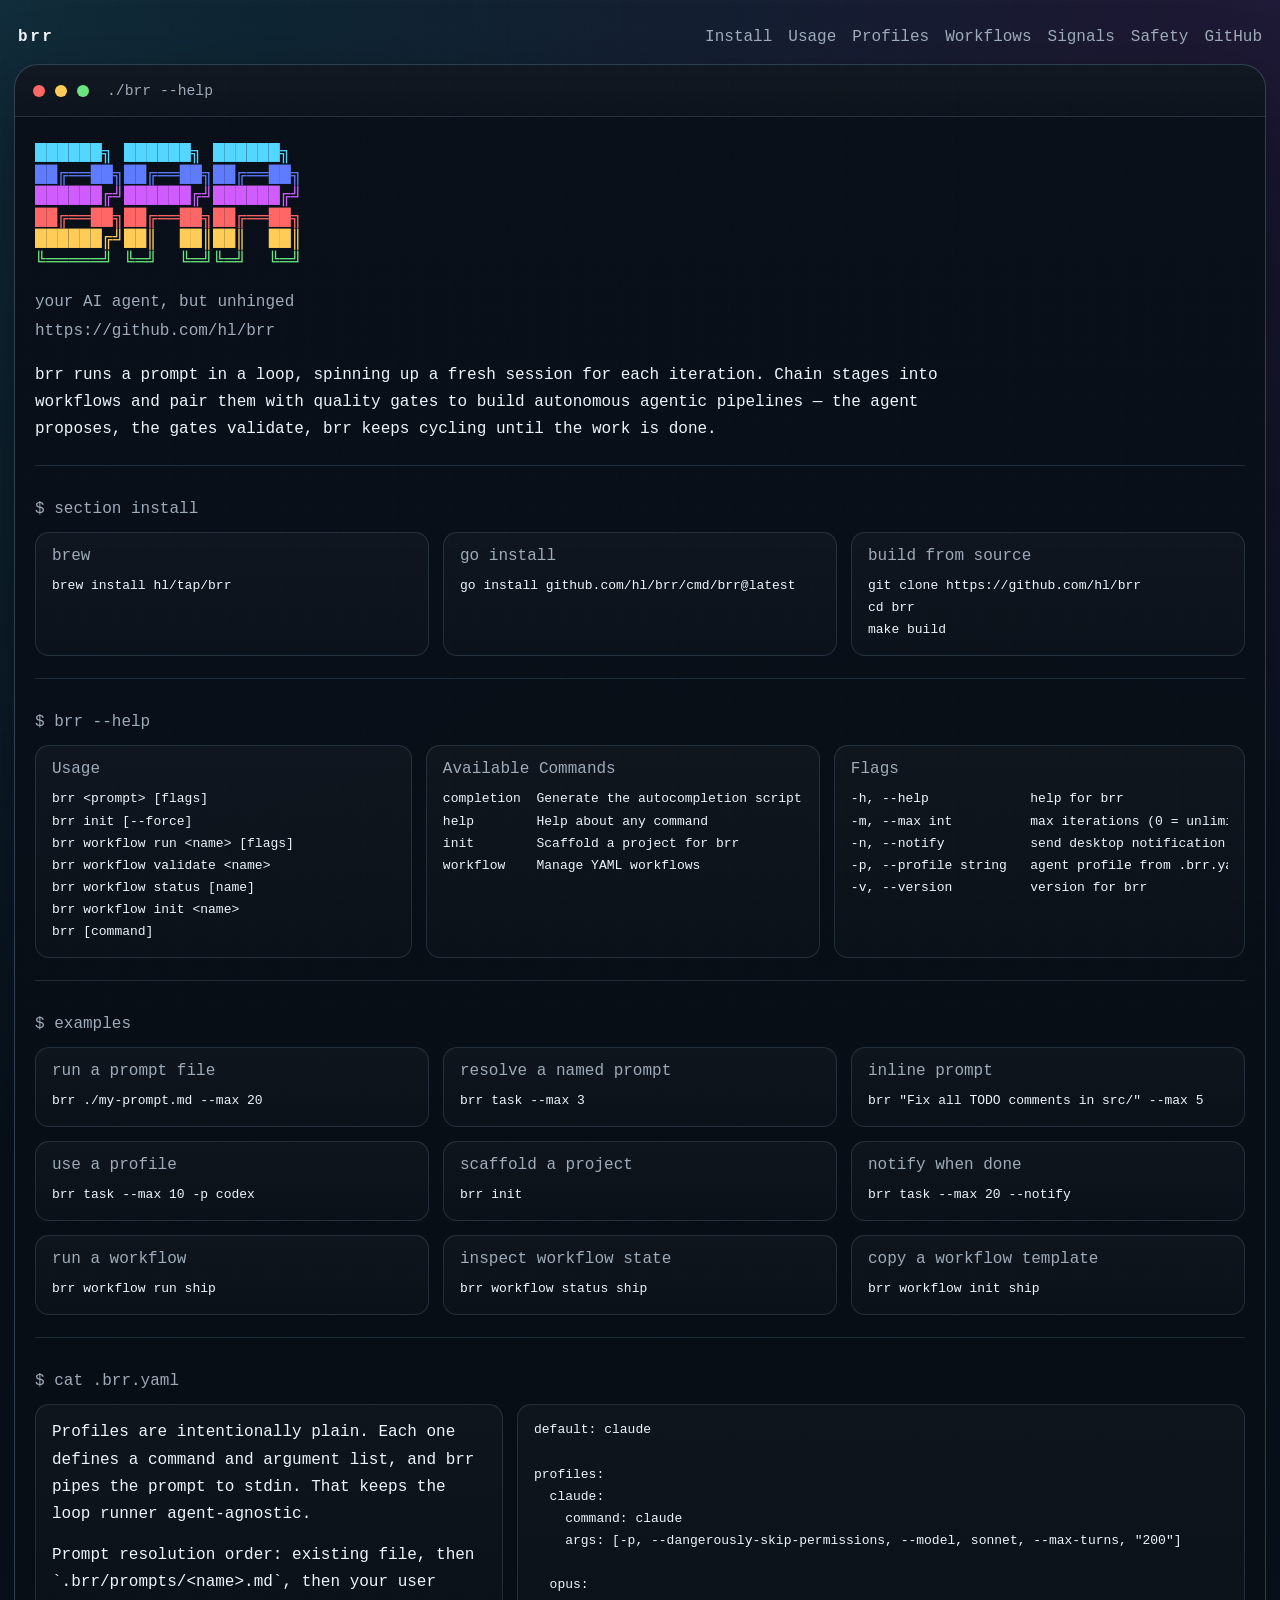
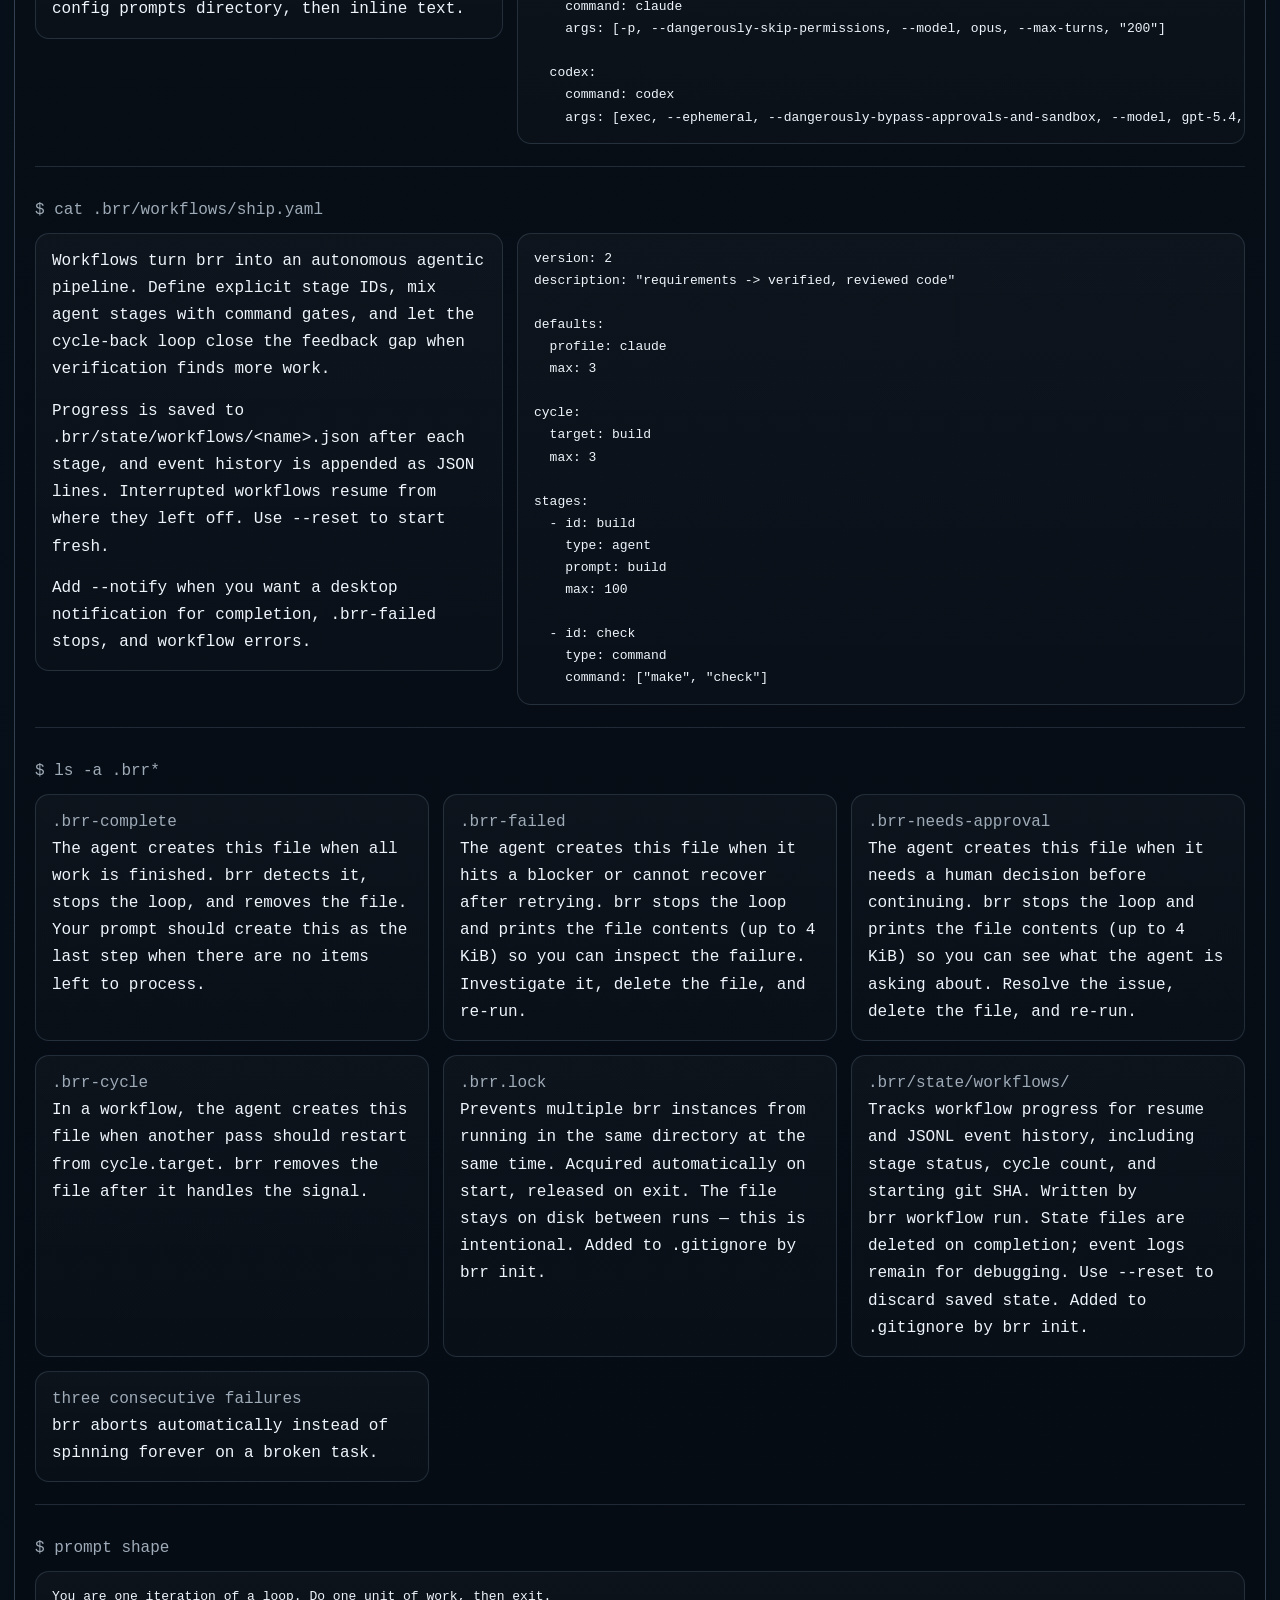
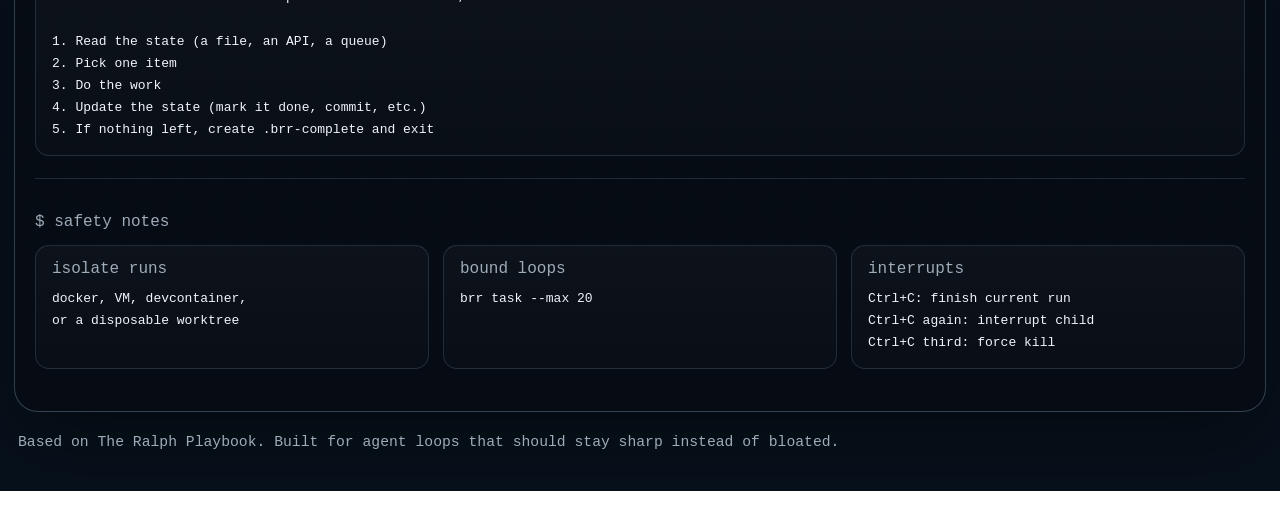
==== commit cd611ba4: "feat(workflow): introduce v2 orchestration" ====
--- a/docs/index.html
+++ b/docs/index.html
@@ -77,7 +77,10 @@
                 <p class="heading">Usage</p>
                 <pre><code>brr &lt;prompt&gt; [flags]
 brr init [--force]
-brr workflow &lt;name&gt; [flags]
+brr workflow run &lt;name&gt; [flags]
+brr workflow validate &lt;name&gt;
+brr workflow status [name]
+brr workflow init &lt;name&gt;
 brr [command]</code></pre>
               </div>
               <div class="help-panel">
@@ -85,7 +88,7 @@
                 <pre><code>completion  Generate the autocompletion script
 help        Help about any command
 init        Scaffold a project for brr
-workflow    Run a multi-stage workflow</code></pre>
+workflow    Manage YAML workflows</code></pre>
               </div>
               <div class="help-panel">
                 <p class="heading">Flags</p>
@@ -127,11 +130,15 @@
               </div>
               <div class="inline-card">
                 <p class="label">run a workflow</p>
-                <pre><code>brr workflow release</code></pre>
-              </div>
-              <div class="inline-card">
-                <p class="label">restart a workflow</p>
-                <pre><code>brr workflow release --reset</code></pre>
+                <pre><code>brr workflow run ship</code></pre>
+              </div>
+              <div class="inline-card">
+                <p class="label">inspect workflow state</p>
+                <pre><code>brr workflow status ship</code></pre>
+              </div>
+              <div class="inline-card">
+                <p class="label">copy a workflow template</p>
+                <pre><code>brr workflow init ship</code></pre>
               </div>
             </div>
           </section>
@@ -167,34 +174,44 @@
           </section>
 
           <section class="terminal-block" id="workflows">
-            <p class="section-kicker">$ cat .brr/workflows/release.yaml</p>
+            <p class="section-kicker">$ cat .brr/workflows/ship.yaml</p>
             <div class="config-layout">
               <div class="copy-block">
                 <p>
-                  Workflows turn brr into an autonomous agentic pipeline. Define stages, point each
-                  at a prompt, and let the cycle-back loop close the feedback gap. Pair with
-                  pre-commit hooks or CI checks and the agent doesn't just
-                  think it's done, something external proves it.
-                </p>
-                <p>
-                  Progress is saved to <code>.brr-workflow-state.json</code> after each stage.
-                  Interrupted workflows resume from where they left off. Use <code>--reset</code>
-                  to start fresh.
+                  Workflows turn brr into an autonomous agentic pipeline. Define explicit stage IDs,
+                  mix agent stages with command gates, and let the cycle-back loop close the feedback
+                  gap when verification finds more work.
+                </p>
+                <p>
+                  Progress is saved to <code>.brr/state/workflows/&lt;name&gt;.json</code> after each
+                  stage, and event history is appended as JSON lines. Interrupted workflows resume
+                  from where they left off. Use <code>--reset</code> to start fresh.
                 </p>
                 <p>
                   Add <code>--notify</code> when you want a desktop notification for completion,
                   <code>.brr-failed</code> stops, and workflow errors.
                 </p>
               </div>
-              <pre class="config-block"><code>stages:
-  - prompt: prepare
-    max: 2
-  - prompt: work
+              <pre class="config-block"><code>version: 2
+description: "requirements -&gt; verified, reviewed code"
+
+defaults:
+  profile: claude
+  max: 3
+
+cycle:
+  target: build
+  max: 3
+
+stages:
+  - id: build
+    type: agent
+    prompt: build
     max: 100
-    cycle: true
-  - prompt: check
-    max: 2
-max_cycles: 3</code></pre>
+
+  - id: check
+    type: command
+    command: ["make", "check"]</code></pre>
             </div>
           </section>
 
@@ -229,7 +246,7 @@
                 <p class="signal-name">.brr-cycle</p>
                 <p>
                   In a workflow, the agent creates this file when another pass should restart
-                  from the stage marked <code>cycle: true</code>. brr removes the file after it
+                  from <code>cycle.target</code>. brr removes the file after it
                   handles the signal.
                 </p>
               </div>
@@ -242,11 +259,11 @@
                 </p>
               </div>
               <div class="signal-item">
-                <p class="signal-name">.brr-workflow-state.json</p>
-                <p>
-                  Tracks workflow progress for resume, including the next stage, cycle count,
-                  and starting git SHA. Written by <code>brr workflow</code> after each stage.
-                  Deleted on completion. Use <code>--reset</code> to discard and start fresh.
+                <p class="signal-name">.brr/state/workflows/</p>
+                <p>
+                  Tracks workflow progress for resume and JSONL event history, including stage status,
+                  cycle count, and starting git SHA. Written by <code>brr workflow run</code>.
+                  State files are deleted on completion; event logs remain for debugging. Use <code>--reset</code> to discard saved state.
                   Added to .gitignore by <code>brr init</code>.
                 </p>
               </div>
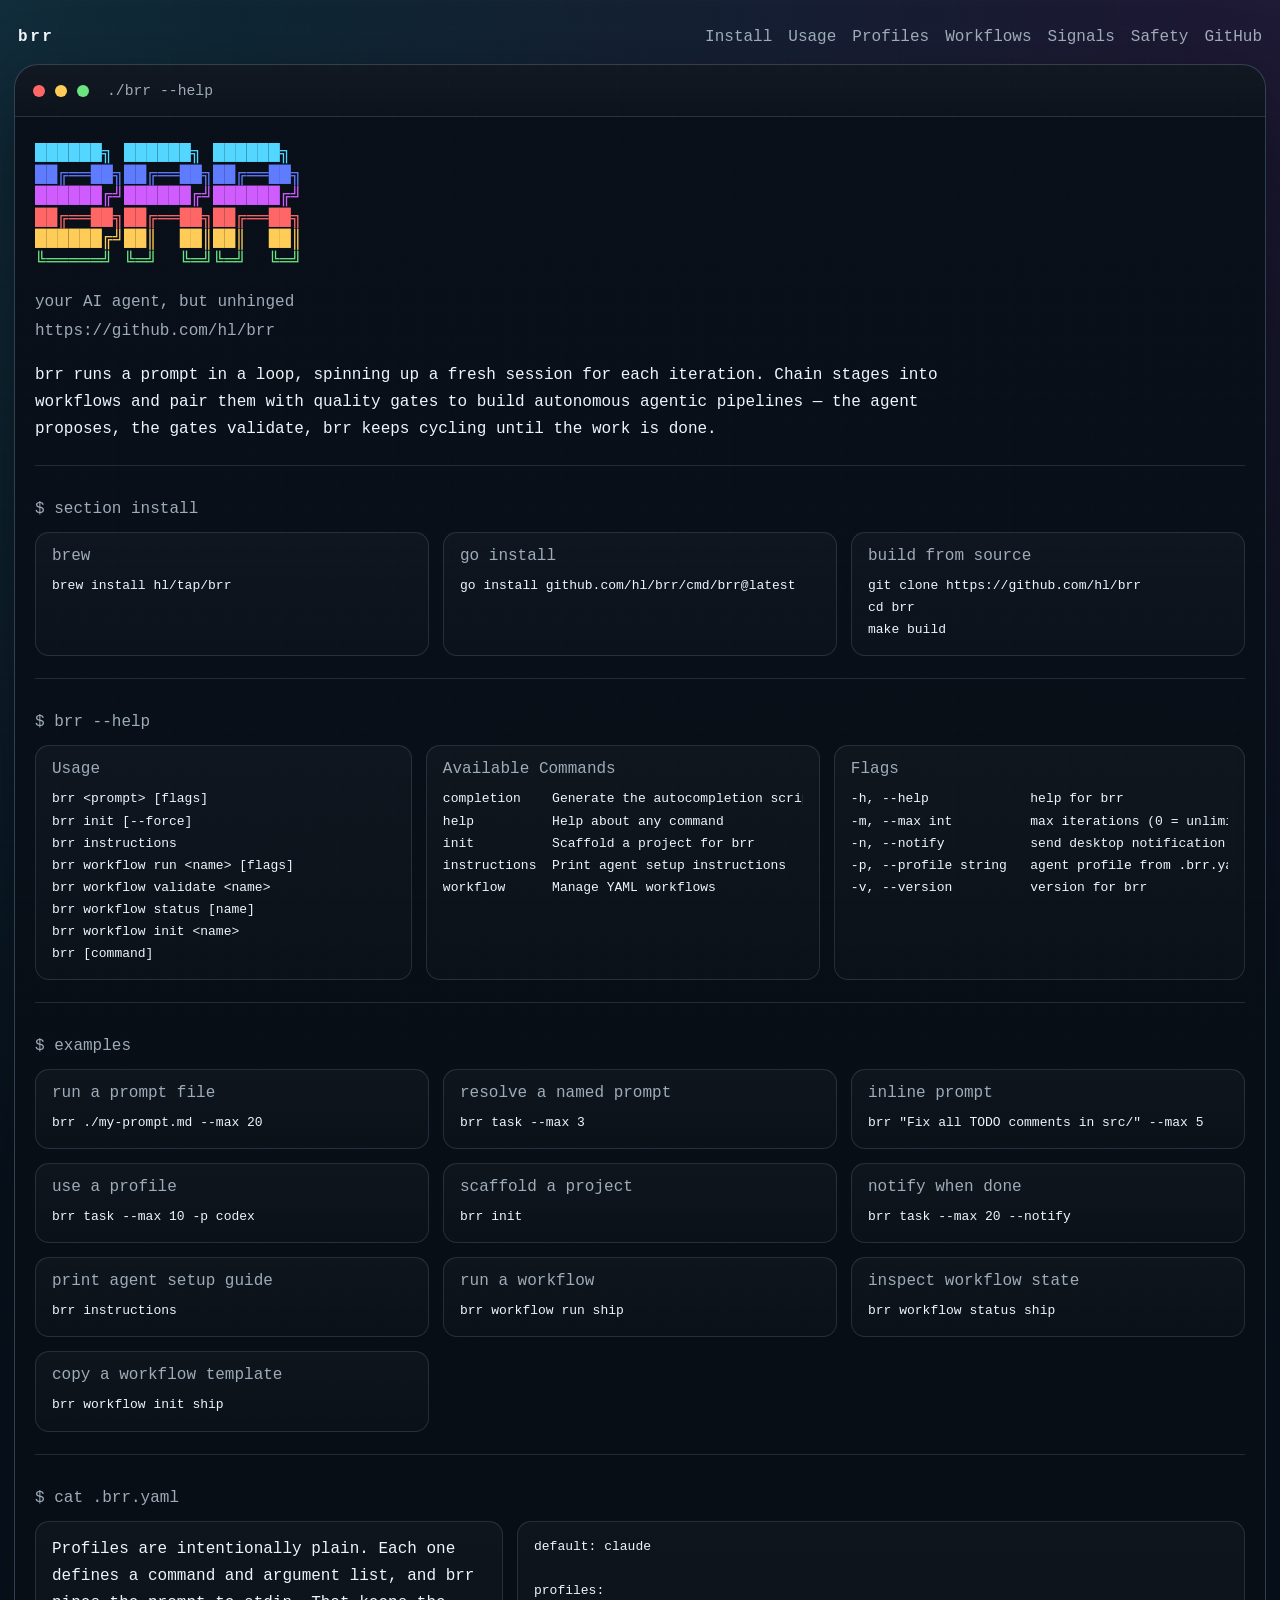
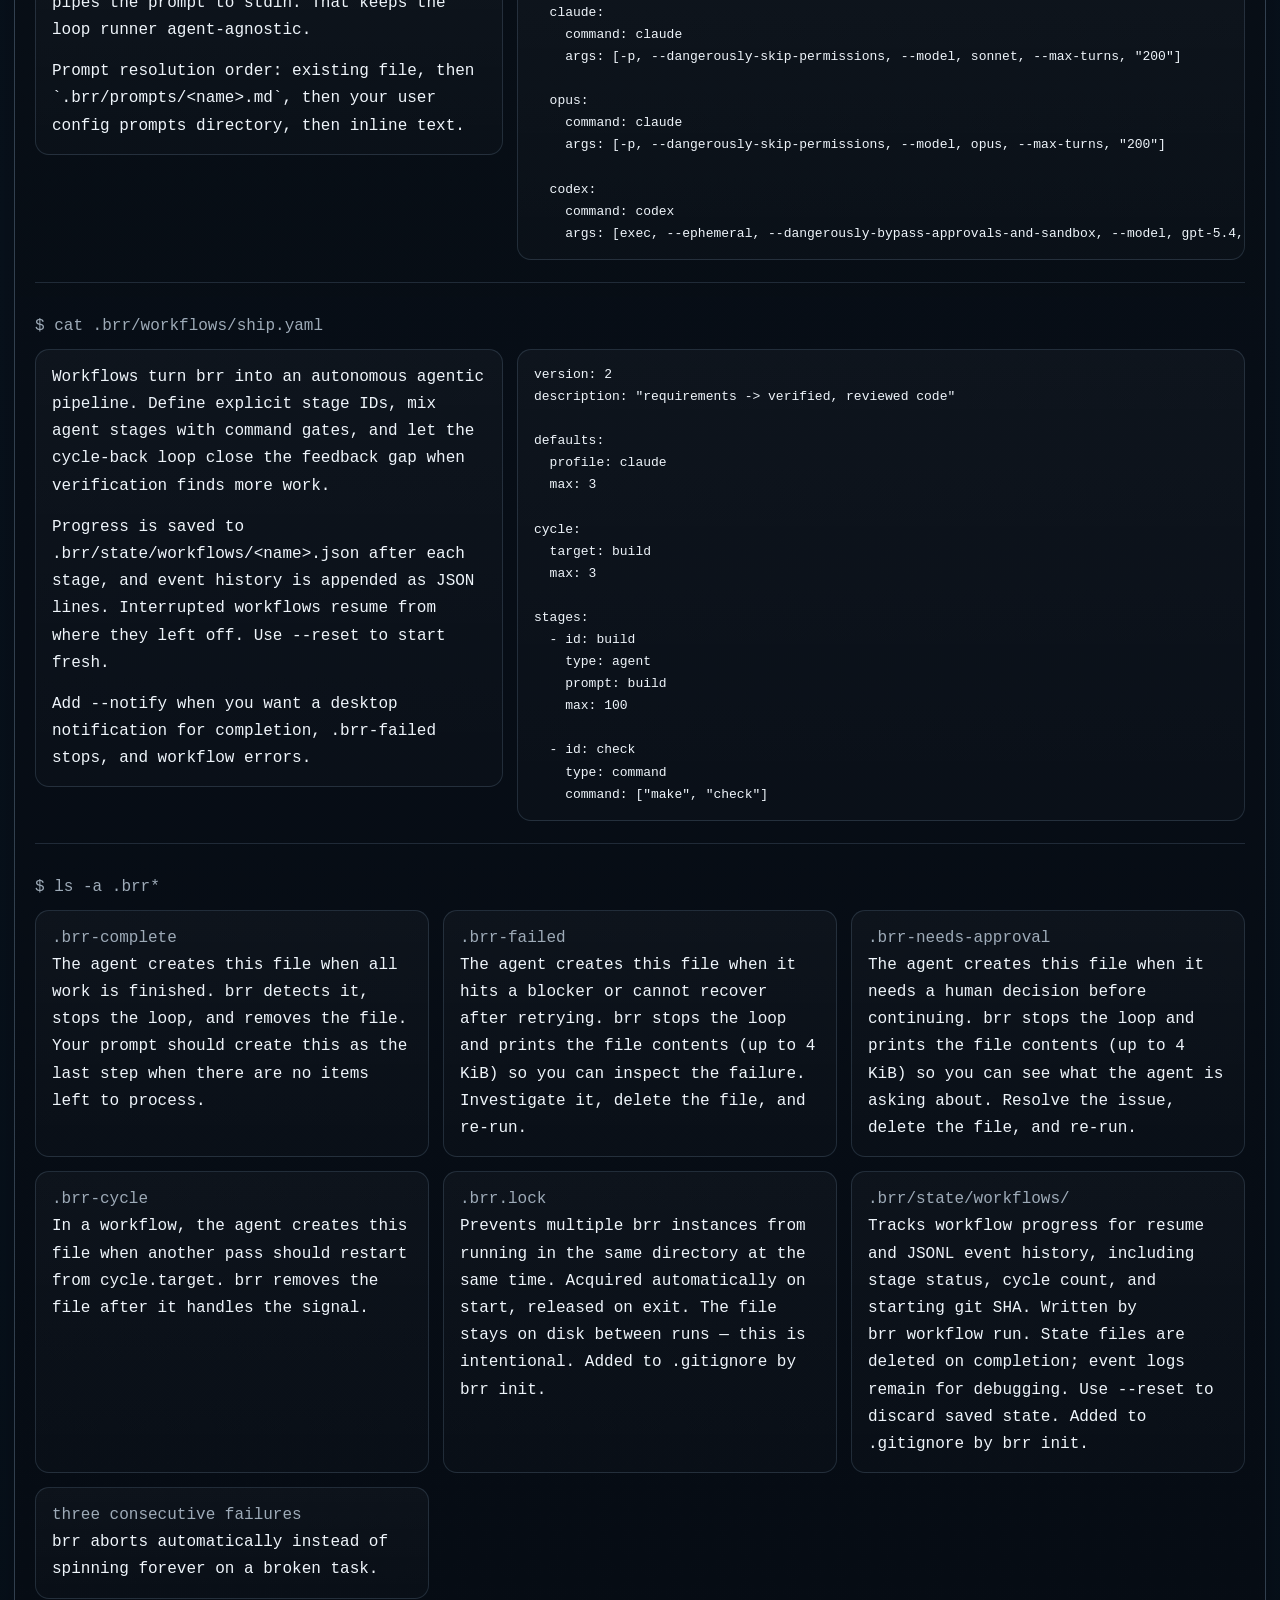
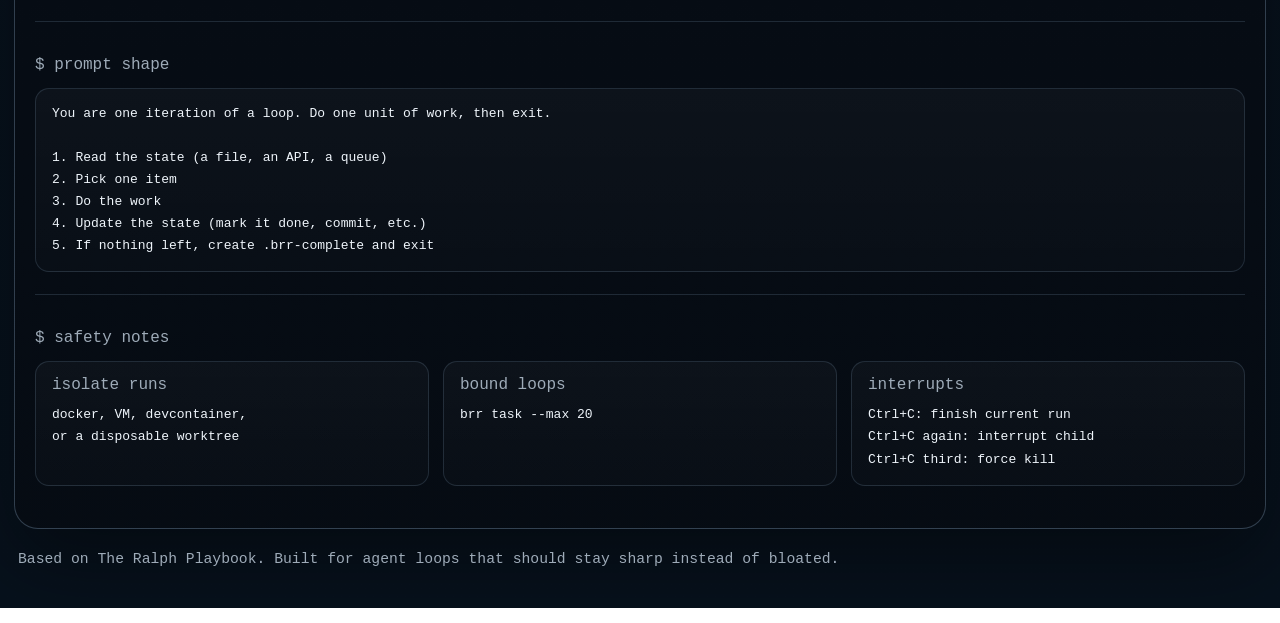
==== commit f60c2488: "feat(cli): add agent instructions command" ====
--- a/docs/index.html
+++ b/docs/index.html
@@ -77,6 +77,7 @@
                 <p class="heading">Usage</p>
                 <pre><code>brr &lt;prompt&gt; [flags]
 brr init [--force]
+brr instructions
 brr workflow run &lt;name&gt; [flags]
 brr workflow validate &lt;name&gt;
 brr workflow status [name]
@@ -85,10 +86,11 @@
               </div>
               <div class="help-panel">
                 <p class="heading">Available Commands</p>
-                <pre><code>completion  Generate the autocompletion script
-help        Help about any command
-init        Scaffold a project for brr
-workflow    Manage YAML workflows</code></pre>
+                <pre><code>completion    Generate the autocompletion script
+help          Help about any command
+init          Scaffold a project for brr
+instructions  Print agent setup instructions
+workflow      Manage YAML workflows</code></pre>
               </div>
               <div class="help-panel">
                 <p class="heading">Flags</p>
@@ -129,6 +131,10 @@
                 <pre><code>brr task --max 20 --notify</code></pre>
               </div>
               <div class="inline-card">
+                <p class="label">print agent setup guide</p>
+                <pre><code>brr instructions</code></pre>
+              </div>
+              <div class="inline-card">
                 <p class="label">run a workflow</p>
                 <pre><code>brr workflow run ship</code></pre>
               </div>
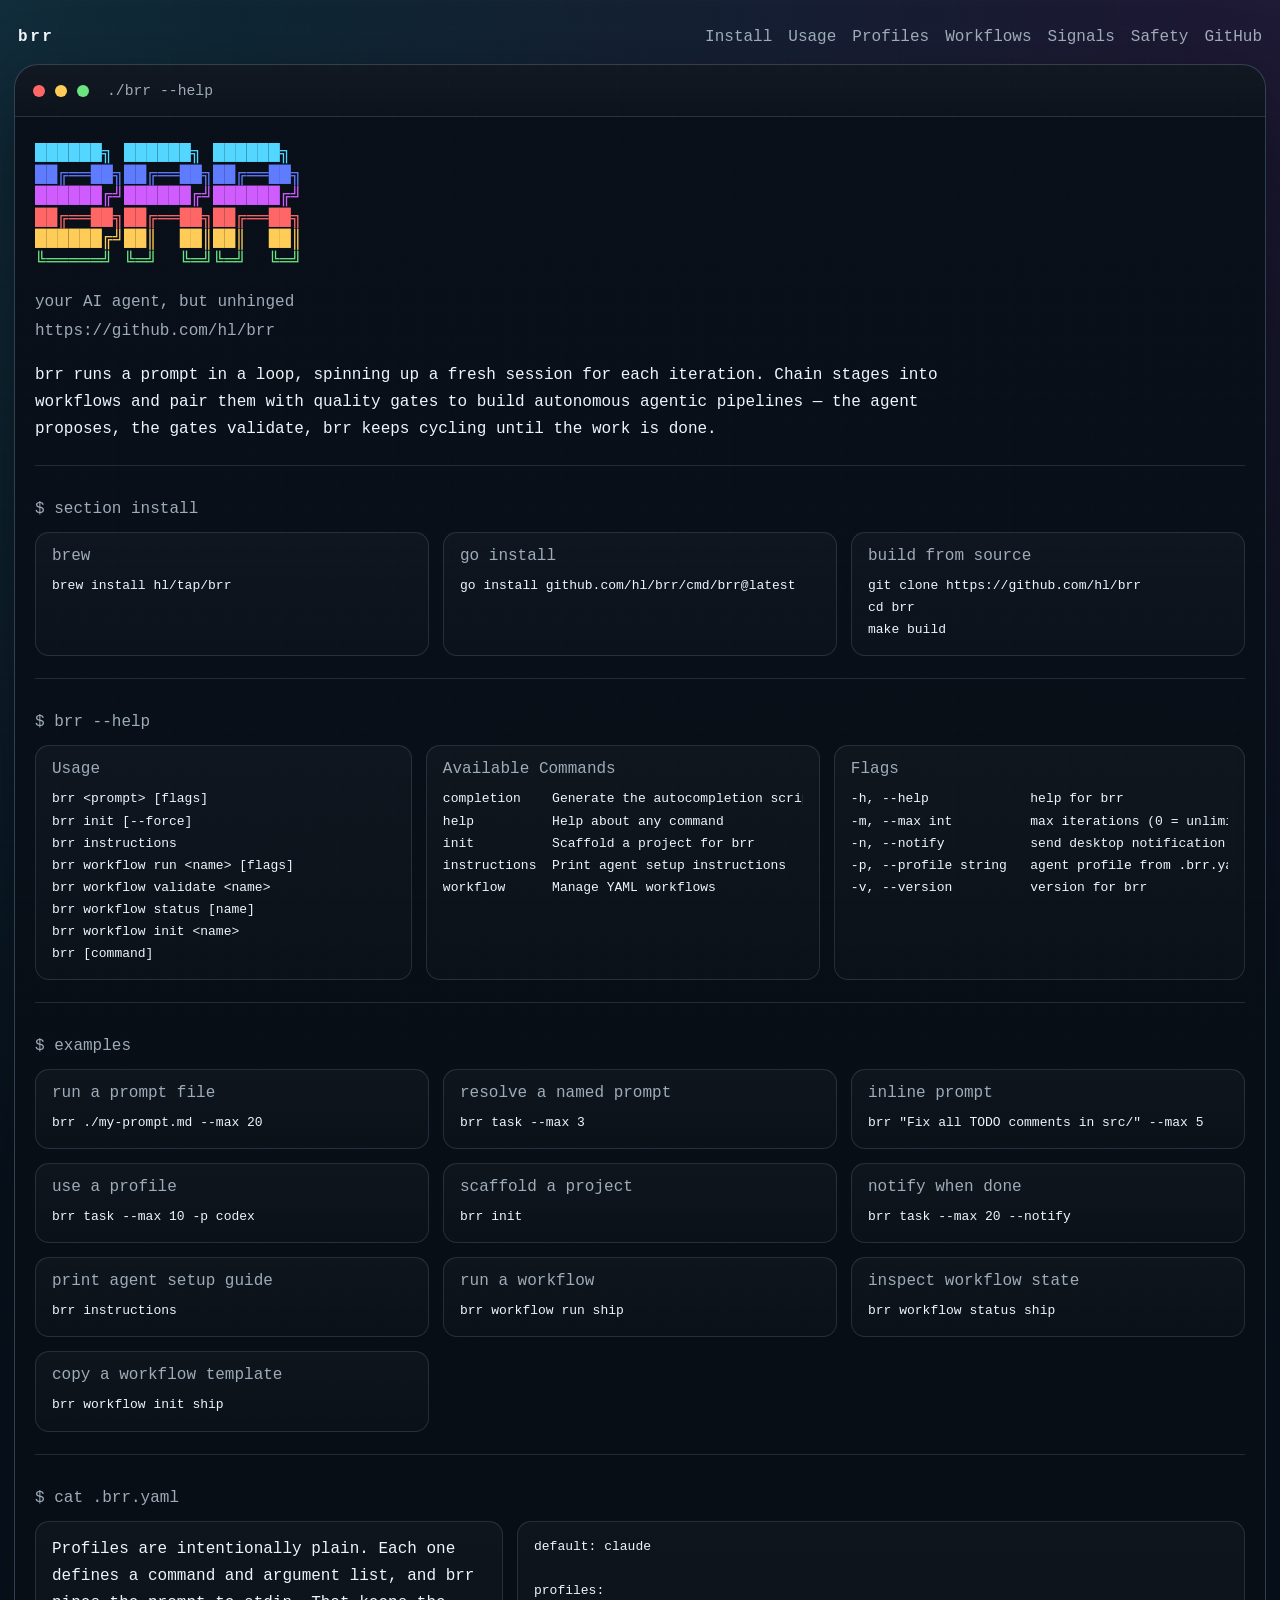
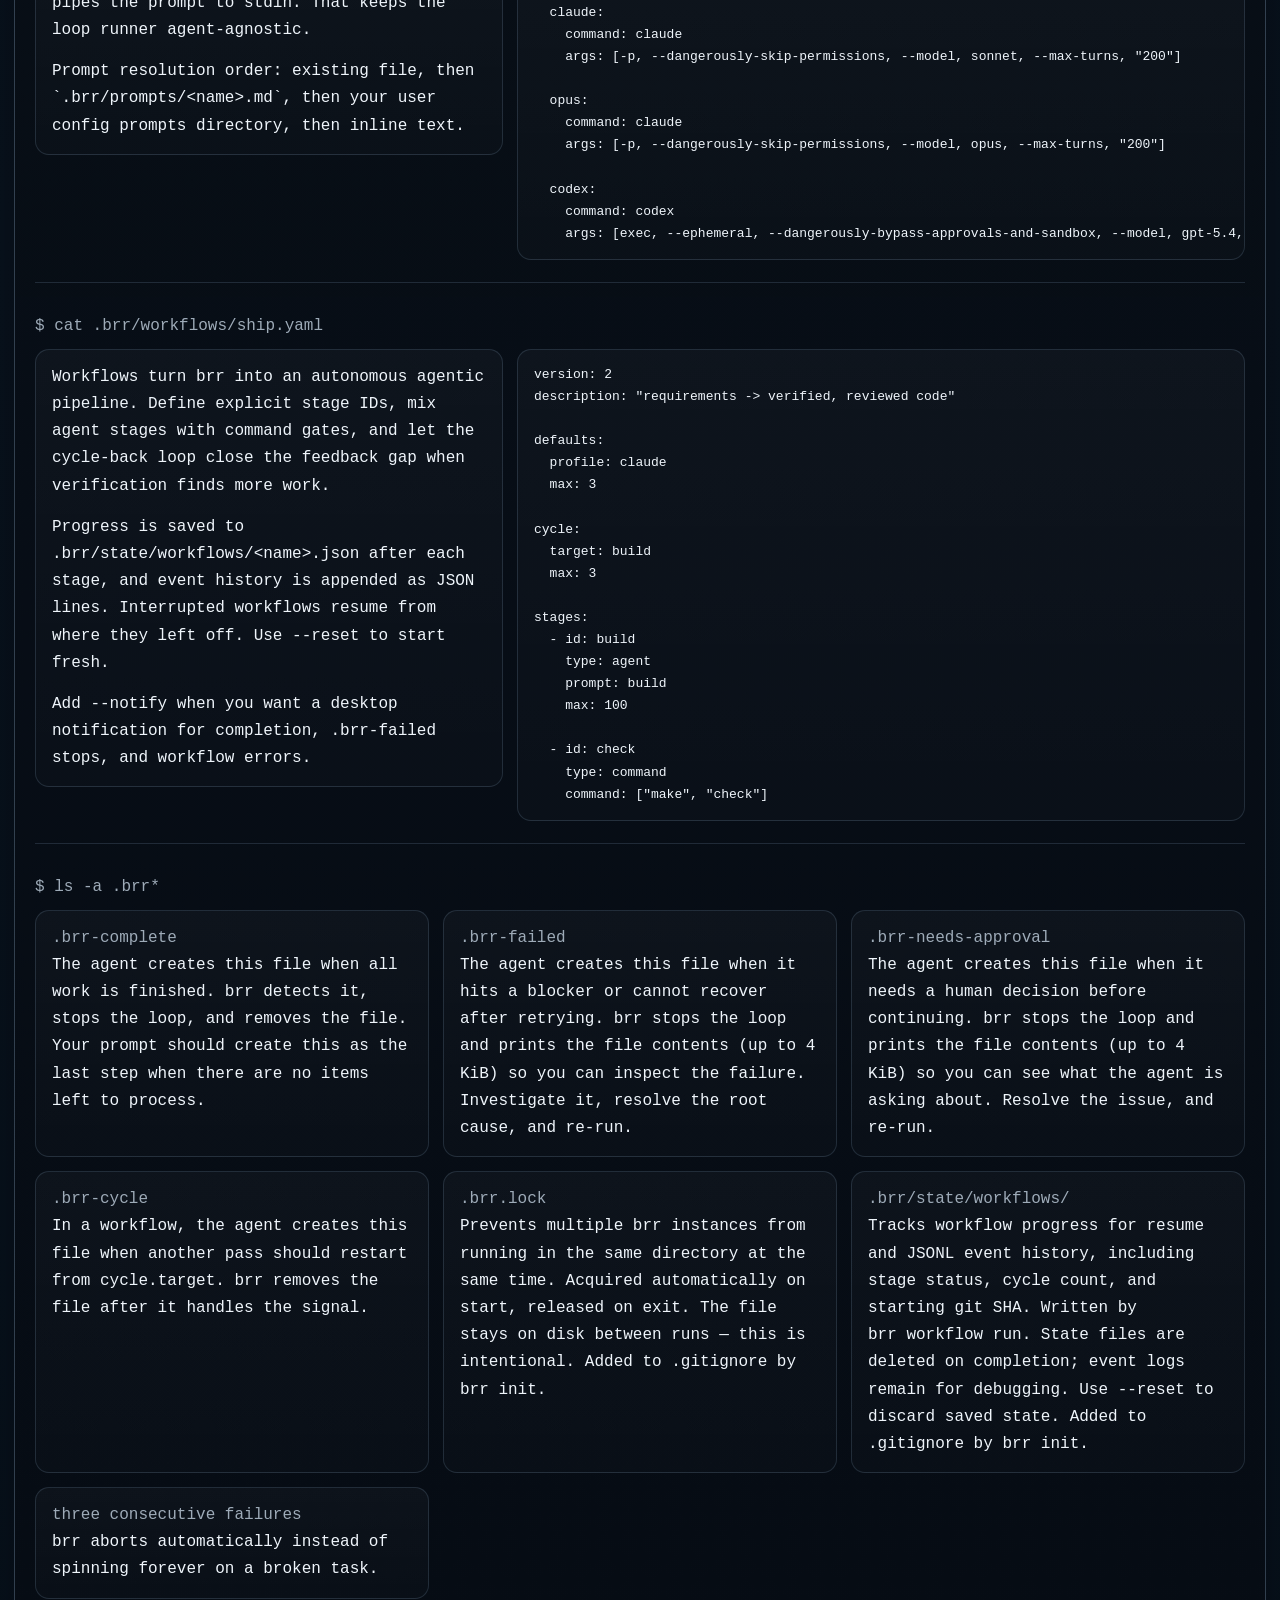
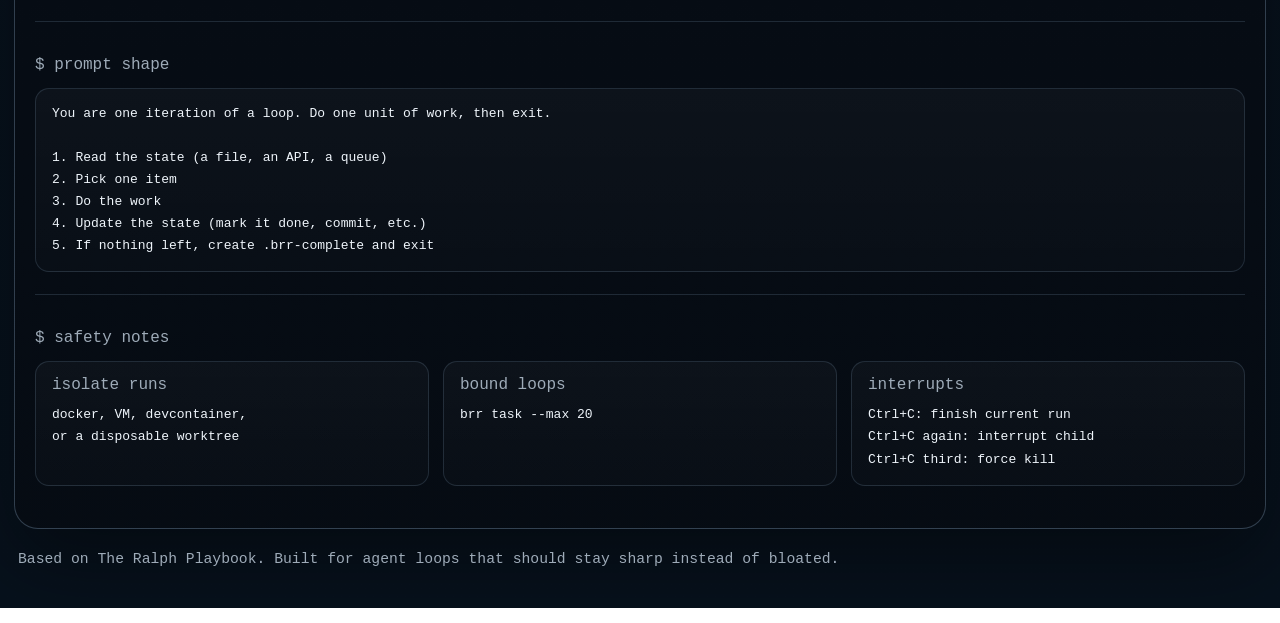
==== commit 75cab201: "docs(workflow): align signal file messages and documentation with automatic cleanup" ====
--- a/docs/index.html
+++ b/docs/index.html
@@ -237,7 +237,7 @@
                 <p>
                   The agent creates this file when it hits a blocker or cannot recover after
                   retrying. brr stops the loop and prints the file contents (up to 4 KiB) so you
-                  can inspect the failure. Investigate it, delete the file, and re-run.
+                  can inspect the failure. Investigate it, resolve the root cause, and re-run.
                 </p>
               </div>
               <div class="signal-item">
@@ -245,7 +245,7 @@
                 <p>
                   The agent creates this file when it needs a human decision before continuing.
                   brr stops the loop and prints the file contents (up to 4 KiB) so you can see
-                  what the agent is asking about. Resolve the issue, delete the file, and re-run.
+                  what the agent is asking about. Resolve the issue, and re-run.
                 </p>
               </div>
               <div class="signal-item">
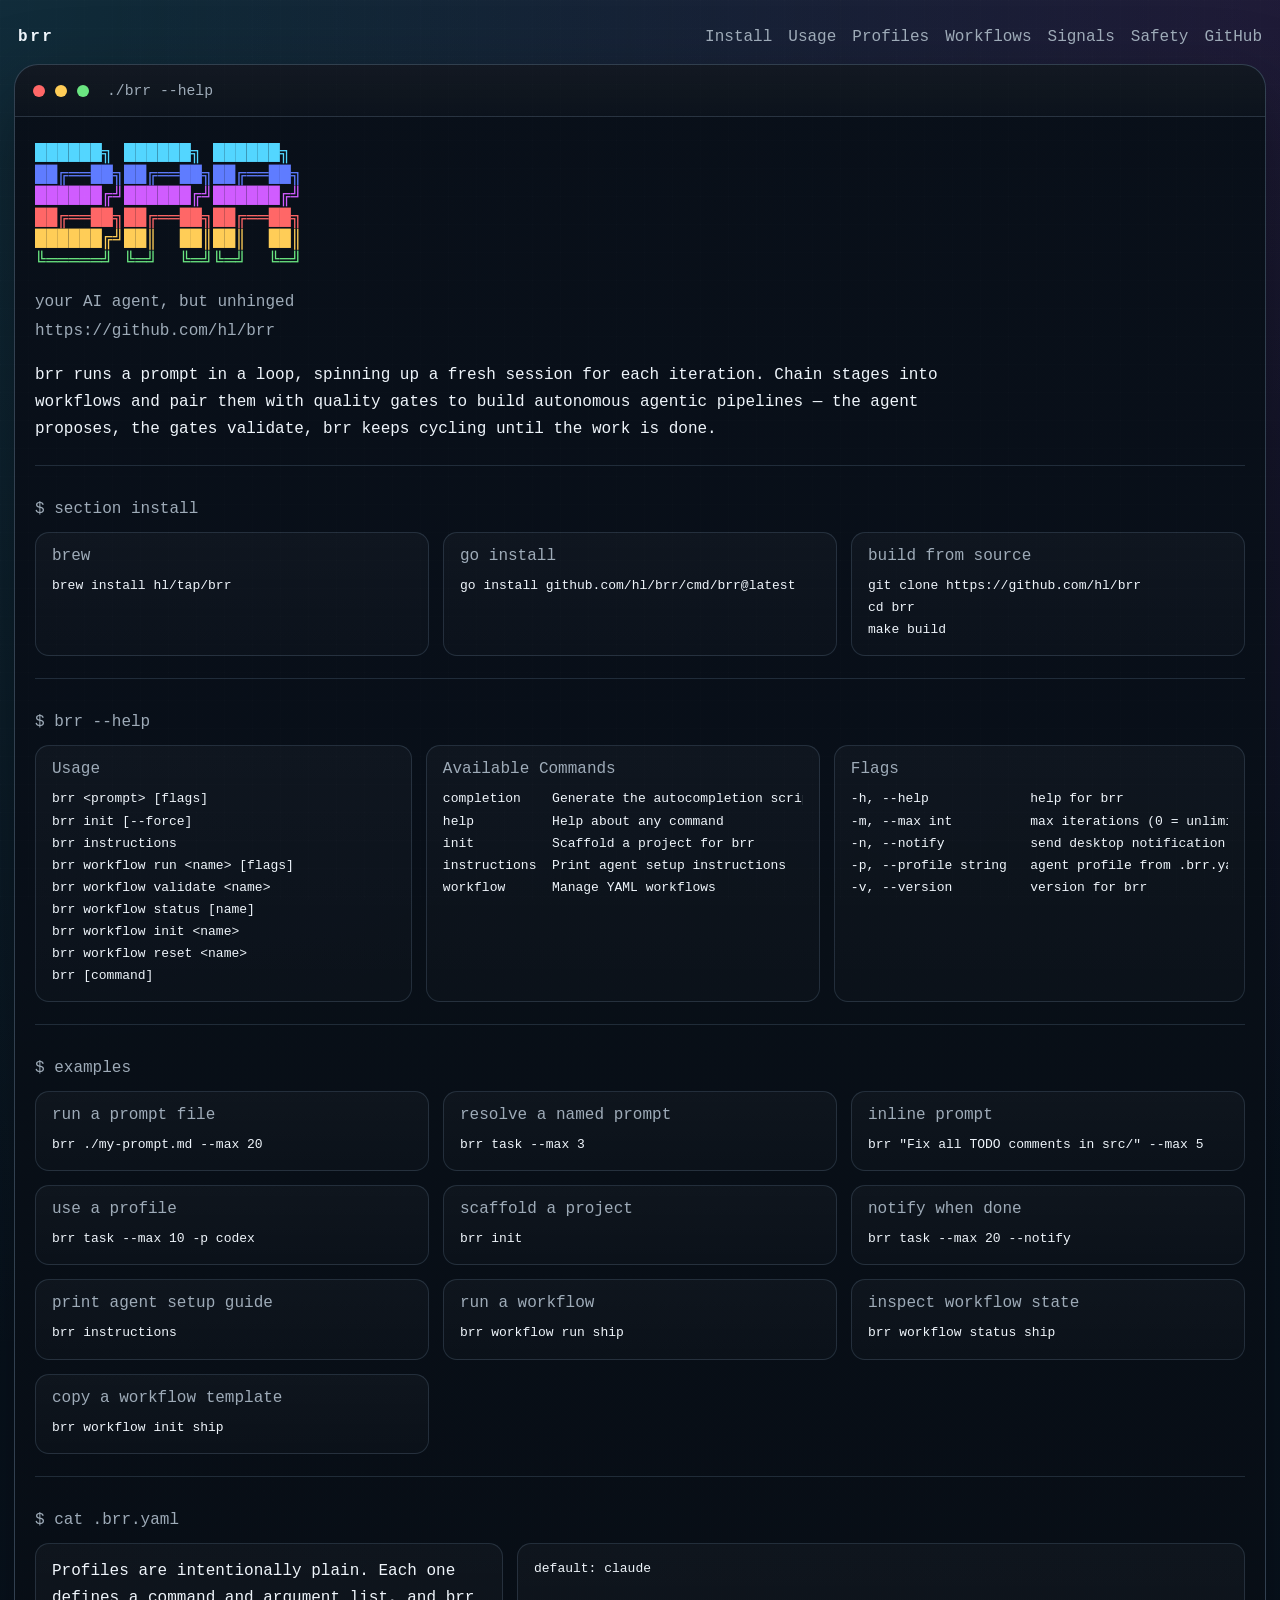
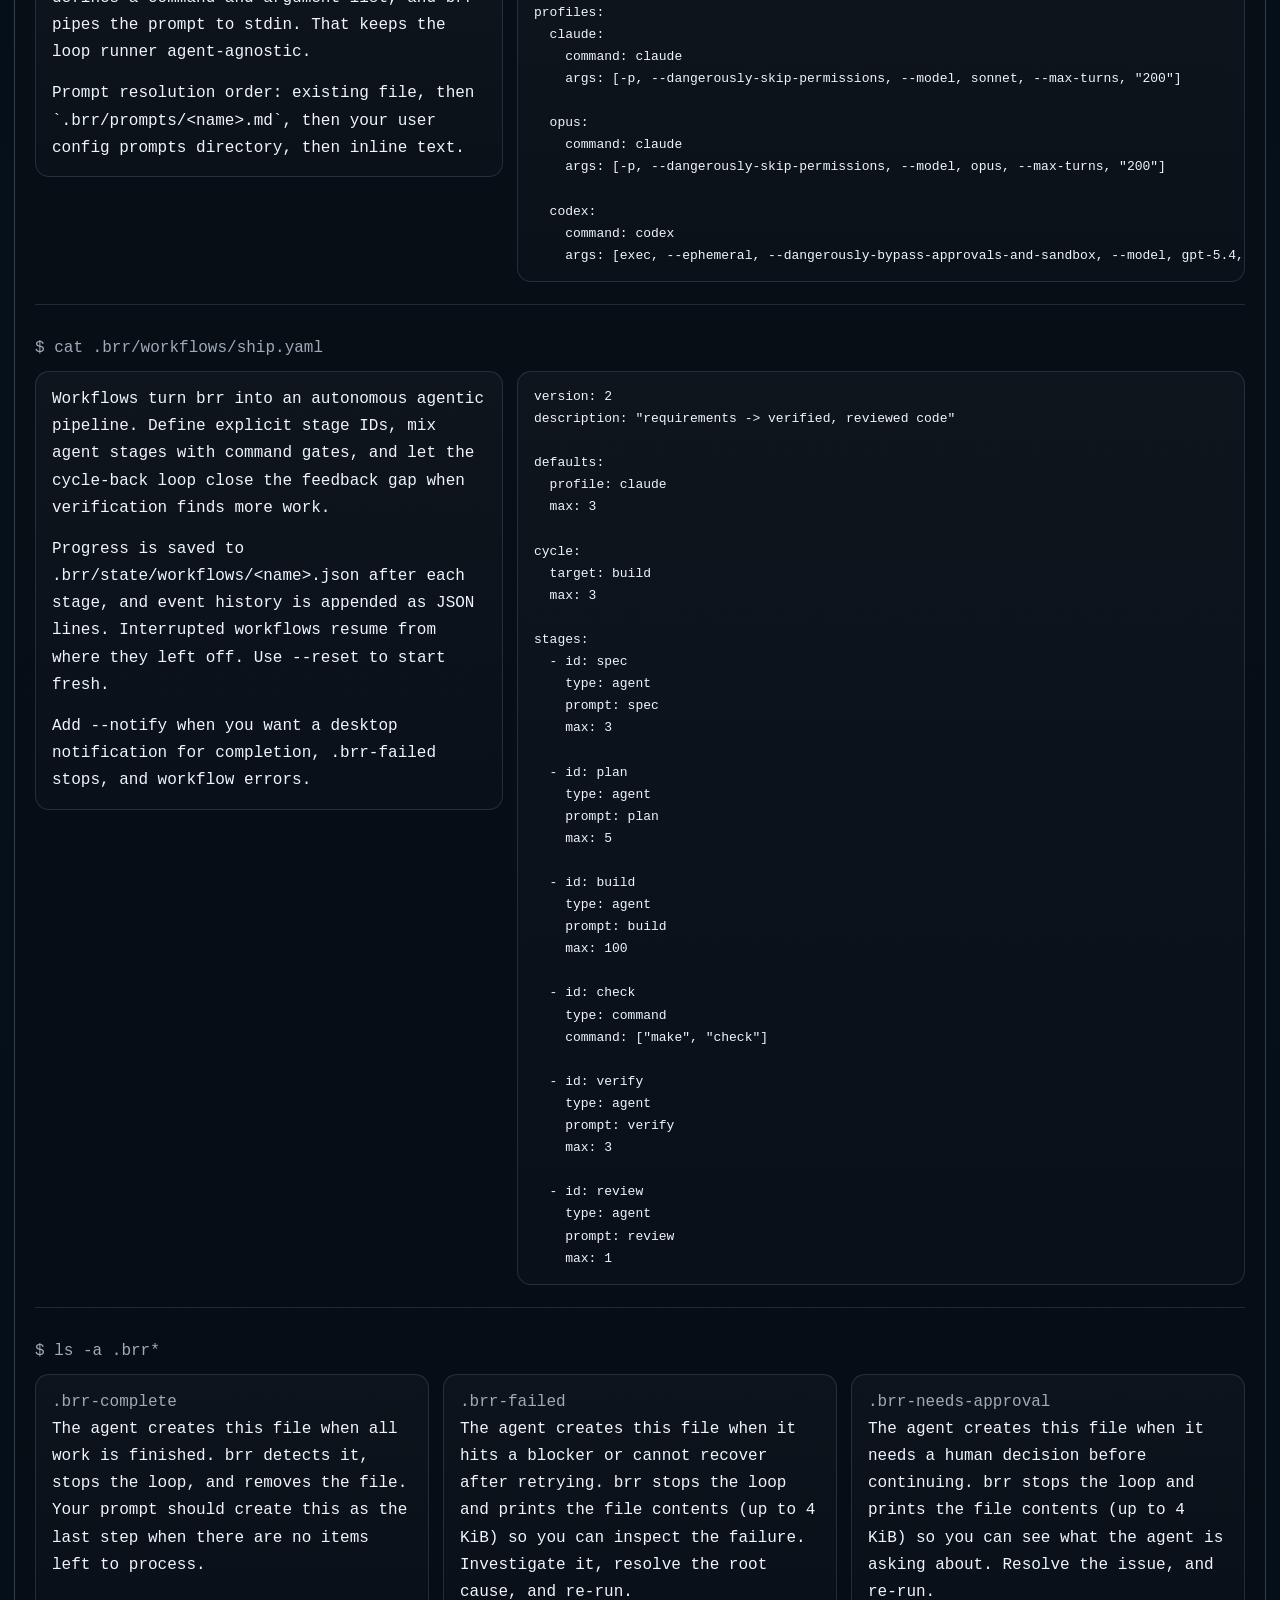
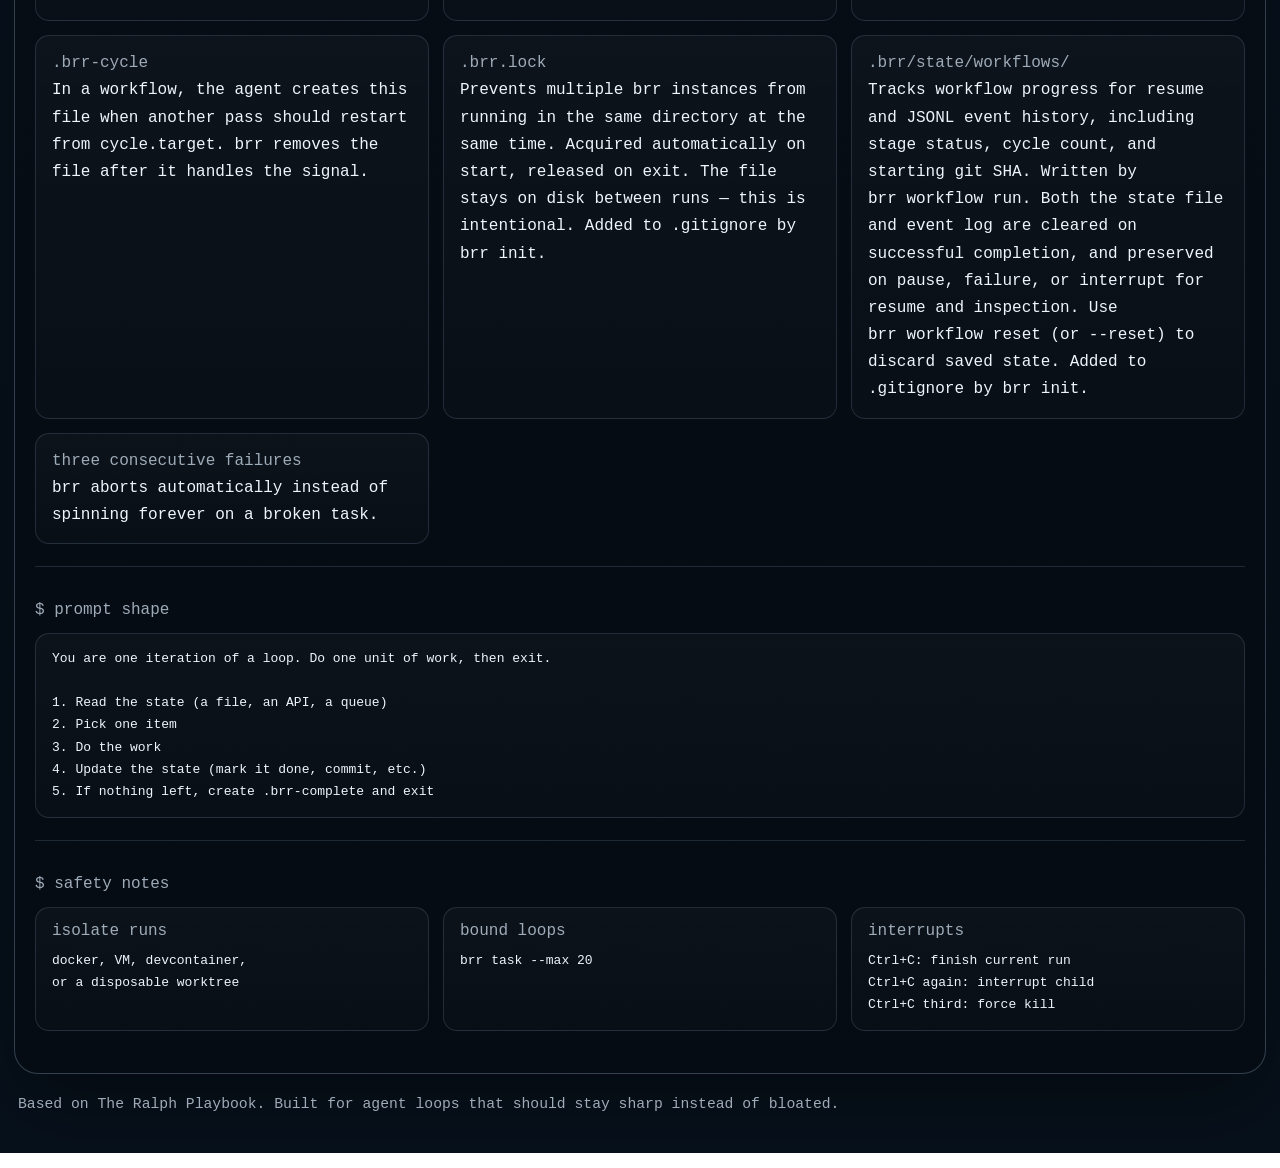
==== commit 62bb51a7: "docs(site): show real ship pipeline and fix stale event-log claim The workflow example now mirrors t" ====
--- a/docs/index.html
+++ b/docs/index.html
@@ -82,6 +82,7 @@
 brr workflow validate &lt;name&gt;
 brr workflow status [name]
 brr workflow init &lt;name&gt;
+brr workflow reset &lt;name&gt;
 brr [command]</code></pre>
               </div>
               <div class="help-panel">
@@ -210,6 +211,16 @@
   max: 3
 
 stages:
+  - id: spec
+    type: agent
+    prompt: spec
+    max: 3
+
+  - id: plan
+    type: agent
+    prompt: plan
+    max: 5
+
   - id: build
     type: agent
     prompt: build
@@ -217,7 +228,17 @@
 
   - id: check
     type: command
-    command: ["make", "check"]</code></pre>
+    command: ["make", "check"]
+
+  - id: verify
+    type: agent
+    prompt: verify
+    max: 3
+
+  - id: review
+    type: agent
+    prompt: review
+    max: 1</code></pre>
             </div>
           </section>
 
@@ -269,7 +290,7 @@
                 <p>
                   Tracks workflow progress for resume and JSONL event history, including stage status,
                   cycle count, and starting git SHA. Written by <code>brr workflow run</code>.
-                  State files are deleted on completion; event logs remain for debugging. Use <code>--reset</code> to discard saved state.
+                  Both the state file and event log are cleared on successful completion, and preserved on pause, failure, or interrupt for resume and inspection. Use <code>brr workflow reset</code> (or <code>--reset</code>) to discard saved state.
                   Added to .gitignore by <code>brr init</code>.
                 </p>
               </div>
